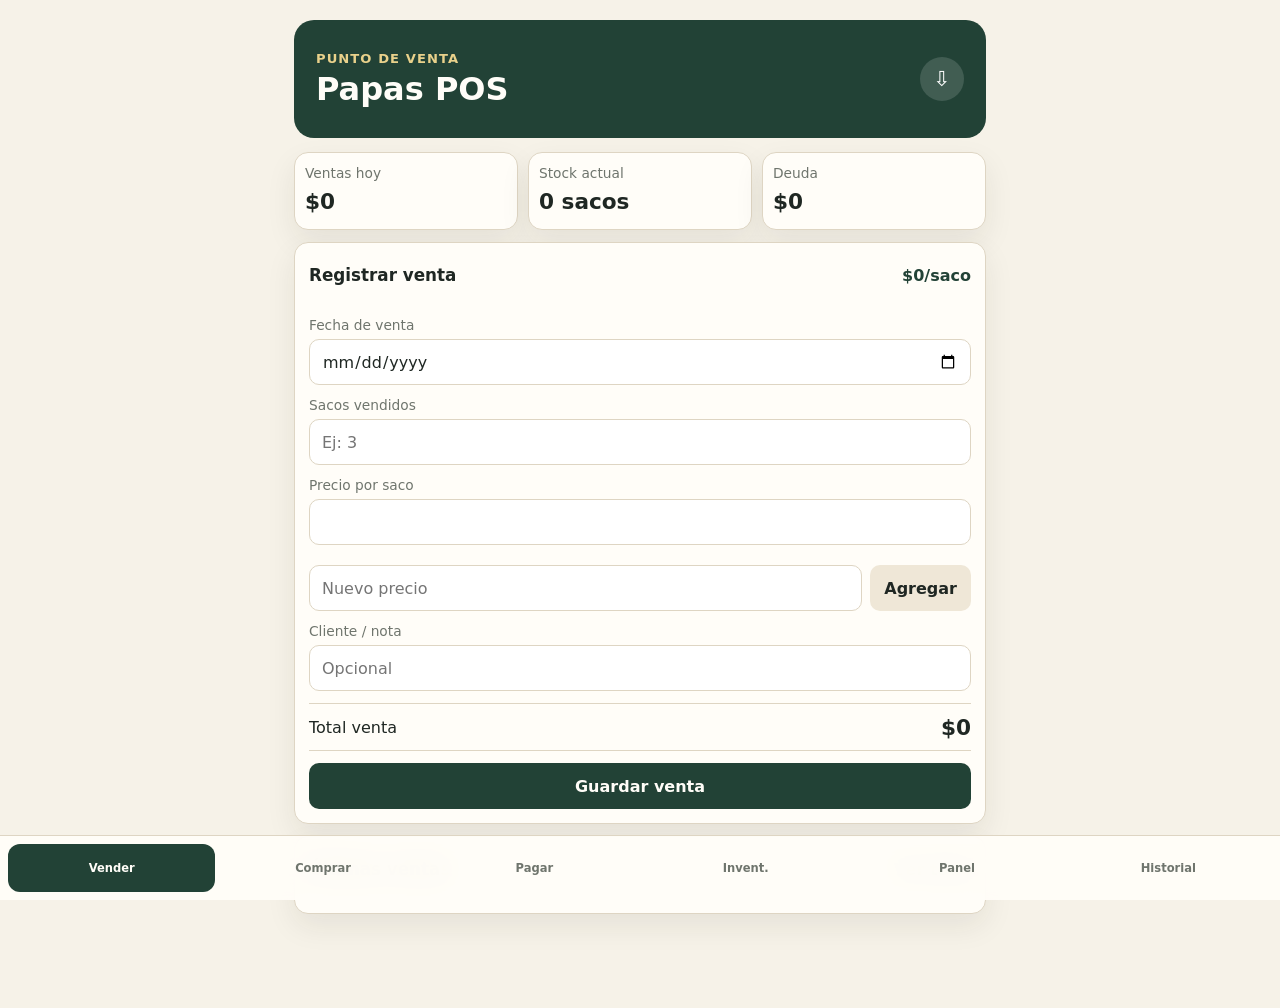
==== index.html @ 4d124241 "Add app HTML" ====
<!doctype html>
<html lang="es">
<head>
  <meta charset="utf-8">
  <meta name="viewport" content="width=device-width, initial-scale=1, viewport-fit=cover">
  <meta name="theme-color" content="#224236">
  <meta name="apple-mobile-web-app-capable" content="yes">
  <meta name="apple-mobile-web-app-status-bar-style" content="black-translucent">
  <meta name="apple-mobile-web-app-title" content="Papas POS">
  <title>Papas POS</title>
  <link rel="manifest" href="manifest.webmanifest">
  <link rel="stylesheet" href="styles.css">
</head>
<body>
  <main class="app">
    <header class="hero">
      <div>
        <p class="eyebrow">Punto de venta</p>
        <h1>Papas POS</h1>
      </div>
      <button class="icon-button" id="backupBtn" title="Respaldar datos">⇩</button>
    </header>

    <section class="summary-grid">
      <article>
        <span>Ventas hoy</span>
        <strong id="todayTotal">$0</strong>
      </article>
      <article>
        <span>Stock actual</span>
        <strong id="stockNow">0 sacos</strong>
      </article>
      <article>
        <span id="debtLabel">Deuda</span>
        <strong id="debtNow">$0</strong>
      </article>
    </section>

    <section class="view active" id="sellView">
      <form class="card form" id="saleForm">
        <div class="card-head">
          <h2>Registrar venta</h2>
          <span id="suggestedPriceLabel">$0/saco</span>
        </div>
        <label class="hidden-control">Variedad
          <select id="saleVariety"></select>
        </label>
        <label>Fecha de venta
          <input id="saleDate" type="date" required>
        </label>
        <label>Sacos vendidos
          <input id="saleKg" type="number" min="1" step="1" inputmode="numeric" placeholder="Ej: 3" required>
        </label>
        <label>Precio por saco
          <input id="salePrice" type="number" min="1" step="1" inputmode="numeric" required>
        </label>
        <div class="price-tools">
          <div class="price-buttons" id="priceButtons"></div>
          <div class="add-price-row">
            <input id="newPricePreset" type="number" min="1" step="1" inputmode="numeric" placeholder="Nuevo precio">
            <button class="secondary" type="button" id="addPricePresetBtn">Agregar</button>
          </div>
        </div>
        <label>Cliente / nota
          <input id="saleNote" placeholder="Opcional">
        </label>
        <div class="preview-row">
          <span>Total venta</span>
          <strong id="salePreview">$0</strong>
        </div>
        <button class="primary" type="submit">Guardar venta</button>
      </form>

      <section class="card">
        <div class="card-head">
          <h2>Últimas ventas</h2>
          <button class="text-button" data-tab-target="history">Ver todo</button>
        </div>
        <div class="list" id="recentSales"></div>
      </section>
    </section>

    <section class="view" id="buyView">
      <form class="card form" id="purchaseForm">
        <div class="card-head">
          <h2>Compra de papas</h2>
        </div>
        <label class="hidden-control">Variedad
          <select id="purchaseVariety"></select>
        </label>
        <label>Fecha de compra
          <input id="purchaseDate" type="date" required>
        </label>
        <label>Sacos comprados
          <input id="purchaseKg" type="number" min="1" step="1" inputmode="numeric" placeholder="Ej: 20" required>
        </label>
        <label>Costo por saco
          <input id="purchaseCost" type="number" min="1" step="1" inputmode="numeric" required>
        </label>
        <div class="price-tools">
          <div class="price-buttons" id="costButtons"></div>
          <div class="add-price-row">
            <input id="newCostPreset" type="number" min="1" step="1" inputmode="numeric" placeholder="Nuevo costo">
            <button class="secondary" type="button" id="addCostPresetBtn">Agregar</button>
          </div>
        </div>
        <label>Proveedor
          <select id="purchaseSupplier"></select>
        </label>
        <label>Abono inicial
          <input id="purchasePaid" type="number" min="0" step="1" inputmode="numeric" value="0">
        </label>
        <label>Nota
          <input id="purchaseNote" placeholder="Opcional">
        </label>
        <div class="preview-row">
          <span>Deuda nueva</span>
          <strong id="purchaseDebtPreview">$0</strong>
        </div>
        <button class="primary" type="submit">Guardar compra y sumar stock</button>
      </form>

      <section class="card">
        <div class="card-head">
          <h2>Compras pendientes</h2>
        </div>
        <div class="list" id="openPurchases"></div>
      </section>
    </section>

    <section class="view" id="payView">
      <form class="card form" id="paymentForm">
        <div class="card-head">
          <h2>Pago a proveedor</h2>
        </div>
        <label>Crear proveedor
          <div class="add-price-row">
            <input id="newSupplierName" placeholder="Nombre proveedor">
            <button class="secondary" type="button" id="addSupplierBtn">Agregar</button>
          </div>
        </label>
        <label>Compra pendiente
          <select id="paymentPurchase"></select>
        </label>
        <label>Fecha de pago
          <input id="paymentDate" type="date" required>
        </label>
        <label>Monto pagado
          <input id="paymentAmount" type="number" min="1" step="1" inputmode="numeric" required>
        </label>
        <label>Nota
          <input id="paymentNote" placeholder="Ej: transferencia">
        </label>
        <button class="primary" type="submit">Registrar pago</button>
      </form>

      <section class="card">
        <div class="card-head">
          <h2>Últimos pagos</h2>
        </div>
        <div class="list" id="recentPayments"></div>
      </section>
    </section>

    <section class="view" id="inventoryView">
      <form class="card form hidden-control" id="varietyForm">
        <div class="card-head">
          <h2>Nueva variedad</h2>
        </div>
        <label>Nombre de variedad
          <input id="varietyName" placeholder="Ej: Asterix, Desiree, Yagana" required>
        </label>
        <label>Precio sugerido por saco
          <input id="varietyPrice" type="number" min="1" step="1" inputmode="numeric" value="12000" required>
        </label>
        <button class="primary" type="submit">Guardar variedad</button>
      </form>

      <section class="card">
        <div class="card-head">
          <h2>Inventario</h2>
        </div>
        <div class="list" id="inventoryList"></div>
      </section>
    </section>

    <section class="view" id="dashboardView">
      <section class="card report-card">
        <h2>Resumen de ventas</h2>
        <div class="report-grid">
          <div><span>Día</span><strong id="dailySales">$0</strong></div>
          <div><span>Semana</span><strong id="weeklySales">$0</strong></div>
          <div><span>Mes</span><strong id="monthlySales">$0</strong></div>
          <div><span>Sacos vendidos mes</span><strong id="monthlyKg">0 sacos</strong></div>
          <div><span>Ticket promedio mes</span><strong id="monthlyAvgTicket">$0</strong></div>
          <div><span>Deuda total</span><strong id="dashboardDebt">$0</strong></div>
        </div>
      </section>

      <section class="card">
        <div class="card-head">
          <h2>Estado del negocio</h2>
        </div>
        <div class="status-list">
          <div><span>Stock valorizado al costo</span><strong id="stockValue">$0</strong></div>
          <div><span>Costo promedio</span><strong id="avgCost">$0/saco</strong></div>
          <div><span>Precio de venta sugerido</span><strong id="suggestedPrice">$0/saco</strong></div>
          <div><span>Ganancia estimada mes</span><strong id="monthlyProfit">$0</strong></div>
          <div><span>Margen estimado mes</span><strong id="monthlyMargin">0%</strong></div>
          <div><span>Ventas registradas mes</span><strong id="monthlyTicketCount">0</strong></div>
          <div><span>Saldo a favor proveedor</span><strong id="supplierCredit">$0</strong></div>
        </div>
      </section>

      <section class="card">
        <div class="card-head">
          <h2>Stock</h2>
        </div>
        <div class="list" id="dashboardInventory"></div>
      </section>
    </section>

    <section class="view" id="historyView">
      <section class="card">
        <div class="card-head">
          <h2>Registros</h2>
          <select id="historyFilter">
            <option value="sales">Ventas</option>
            <option value="purchases">Compras</option>
            <option value="payments">Pagos</option>
          </select>
        </div>
        <div class="list long-list" id="historyList"></div>
      </section>
      <section class="card backup-card">
        <h2>Respaldo</h2>
        <p>Exporta tus datos seguido. Si borras datos de Safari, podrías perder la base local del iPhone.</p>
        <button class="secondary" id="exportBtn">Exportar respaldo</button>
        <button class="secondary" id="showBackupBtn">Mostrar respaldo</button>
        <textarea id="backupText" class="backup-text" readonly placeholder="El respaldo aparecerá aquí."></textarea>
        <label class="file-button">Importar respaldo
          <input id="importFile" type="file" accept="application/json">
        </label>
        <button class="danger" id="resetBtn">Borrar todo</button>
      </section>

      <section class="card backup-card">
        <h2>Importar desde Excel</h2>
        <p>En Excel o Numbers guarda la planilla como CSV. La app acepta ventas, compras y pagos en el mismo archivo.</p>
        <label class="file-button">Importar CSV
          <input id="importCsvFile" type="file" accept=".csv,text/csv,text/plain">
        </label>
      </section>
    </section>
  </main>

  <nav class="tabbar" aria-label="Navegación">
    <button class="tab active" data-tab="sell">Vender</button>
    <button class="tab" data-tab="buy">Comprar</button>
    <button class="tab" data-tab="pay">Pagar</button>
    <button class="tab" data-tab="inventory">Invent.</button>
    <button class="tab" data-tab="dashboard">Panel</button>
    <button class="tab" data-tab="history">Historial</button>
  </nav>

  <dialog id="pinDialog" class="pin-dialog">
    <form method="dialog" class="card form" id="pinForm">
      <div class="card-head">
        <h2>Clave requerida</h2>
      </div>
      <label>Ingresa la clave
        <input id="pinInput" type="password" inputmode="numeric" autocomplete="off" placeholder="••••">
      </label>
      <div class="modal-actions">
        <button class="secondary" type="button" id="cancelPinBtn">Cancelar</button>
        <button class="danger" type="submit">Eliminar</button>
      </div>
    </form>
  </dialog>

  <div class="toast" id="toast"></div>
  <script src="excel-seed.js"></script>
  <script src="app.js"></script>
</body>
</html>
---- styles.css ----
:root {
  color-scheme: light;
  --bg: #f6f2e8;
  --ink: #1f2723;
  --muted: #6f756d;
  --line: #ded5c3;
  --card: #fffdf8;
  --brand: #224236;
  --brand-2: #d9a441;
  --danger: #b42318;
  --ok: #087443;
  --shadow: 0 12px 30px rgba(44, 35, 20, 0.08);
  font-family: ui-sans-serif, system-ui, -apple-system, BlinkMacSystemFont, "Segoe UI", sans-serif;
}

* { box-sizing: border-box; }

body {
  margin: 0;
  min-height: 100vh;
  background: var(--bg);
  color: var(--ink);
}

button, input, select {
  font: inherit;
}

button {
  border: 0;
  cursor: pointer;
}

.app {
  width: min(720px, 100%);
  margin: 0 auto;
  padding: max(18px, env(safe-area-inset-top)) 14px calc(94px + env(safe-area-inset-bottom));
}

.hero {
  min-height: 118px;
  display: flex;
  align-items: center;
  justify-content: space-between;
  gap: 14px;
  color: #fffdf8;
  background: var(--brand);
  border-radius: 0 0 20px 20px;
  margin: calc(-1 * max(18px, env(safe-area-inset-top))) -14px 14px;
  padding: calc(max(18px, env(safe-area-inset-top)) + 14px) 18px 18px;
}

.eyebrow {
  margin: 0 0 4px;
  color: #e9d18b;
  font-size: 0.82rem;
  text-transform: uppercase;
  font-weight: 800;
  letter-spacing: 0.08em;
}

h1, h2, p {
  margin: 0;
}

h1 {
  font-size: 2rem;
  letter-spacing: 0;
}

h2 {
  font-size: 1.05rem;
}

.icon-button {
  width: 44px;
  height: 44px;
  border-radius: 999px;
  background: rgba(255, 255, 255, 0.14);
  color: #fff;
  font-size: 1.3rem;
}

.summary-grid {
  display: grid;
  grid-template-columns: repeat(3, minmax(0, 1fr));
  gap: 10px;
  margin-bottom: 12px;
}

.summary-grid article,
.card {
  background: var(--card);
  border: 1px solid var(--line);
  box-shadow: var(--shadow);
  border-radius: 14px;
}

.summary-grid article {
  min-height: 78px;
  padding: 12px 10px;
  display: grid;
  gap: 7px;
}

.summary-grid span,
.status-list span,
.report-grid span,
label,
.item-meta {
  color: var(--muted);
  font-size: 0.86rem;
}

.summary-grid strong {
  font-size: clamp(1rem, 4vw, 1.35rem);
  line-height: 1.05;
}

.view {
  display: none;
}

.view.active {
  display: grid;
  gap: 12px;
}

.hidden-control {
  display: none !important;
}

.card {
  padding: 14px;
}

.card-head {
  min-height: 36px;
  display: flex;
  justify-content: space-between;
  align-items: center;
  gap: 10px;
  margin-bottom: 12px;
}

.card-head > span {
  color: var(--brand);
  font-weight: 800;
}

.form {
  display: grid;
  gap: 12px;
}

label {
  display: grid;
  gap: 6px;
}

input, select {
  width: 100%;
  min-height: 46px;
  border: 1px solid var(--line);
  border-radius: 10px;
  background: #fff;
  color: var(--ink);
  padding: 0 12px;
  font-size: 1rem;
}

.preview-row,
.status-list > div,
.report-grid > div,
.list-item {
  display: flex;
  align-items: center;
  justify-content: space-between;
  gap: 12px;
}

.preview-row {
  min-height: 48px;
  border-top: 1px solid var(--line);
  border-bottom: 1px solid var(--line);
}

.price-tools {
  display: grid;
  gap: 8px;
}

.price-buttons {
  display: flex;
  flex-wrap: wrap;
  gap: 8px;
}

.price-chip {
  min-height: 38px;
  border-radius: 999px;
  background: #efe7d7;
  color: var(--ink);
  padding: 0 12px;
  font-weight: 800;
}

.price-chip.active {
  background: var(--brand);
  color: #fffdf8;
}

.add-price-row {
  display: grid;
  grid-template-columns: 1fr auto;
  gap: 8px;
}

.preview-row strong {
  font-size: 1.35rem;
}

.primary,
.secondary,
.danger,
.file-button,
.text-button {
  min-height: 46px;
  border-radius: 10px;
  display: inline-flex;
  align-items: center;
  justify-content: center;
  padding: 0 14px;
  font-weight: 800;
}

.primary {
  background: var(--brand);
  color: #fffdf8;
}

.secondary,
.file-button {
  background: #efe7d7;
  color: var(--ink);
}

.danger {
  background: #fee4e2;
  color: var(--danger);
}

.text-button {
  min-height: 34px;
  padding: 0;
  background: transparent;
  color: var(--brand);
}

.list {
  display: grid;
  gap: 8px;
}

.long-list {
  max-height: 55vh;
  overflow: auto;
}

.list-item {
  min-height: 58px;
  padding: 10px 0;
  border-top: 1px solid var(--line);
}

.list-item:first-child {
  border-top: 0;
}

.item-main {
  display: grid;
  gap: 2px;
}

.item-main strong {
  font-size: 0.98rem;
}

.amount {
  text-align: right;
  font-weight: 900;
}

.history-actions {
  display: grid;
  justify-items: end;
  gap: 6px;
}

.delete-mini {
  min-height: 30px;
  border-radius: 8px;
  background: #fee4e2;
  color: var(--danger);
  padding: 0 9px;
  font-size: 0.78rem;
  font-weight: 800;
}

.pin-dialog {
  width: min(360px, calc(100vw - 28px));
  border: 0;
  padding: 0;
  border-radius: 14px;
  background: transparent;
}

.pin-dialog::backdrop {
  background: rgba(31, 39, 35, 0.45);
}

.modal-actions {
  display: grid;
  grid-template-columns: 1fr 1fr;
  gap: 8px;
}

.positive {
  color: var(--ok);
}

.debt {
  color: var(--danger);
}

.report-card {
  background: #fff8e7;
}

.report-grid {
  display: grid;
  grid-template-columns: 1fr 1fr;
  gap: 10px;
  margin-top: 12px;
}

.report-grid > div,
.status-list > div {
  min-height: 58px;
  border: 1px solid var(--line);
  border-radius: 10px;
  padding: 10px;
  background: #fffdf8;
}

.report-grid > div,
.status-list > div {
  align-items: flex-start;
  flex-direction: column;
}

.report-grid strong,
.status-list strong {
  font-size: 1.12rem;
}

.status-list {
  display: grid;
  gap: 8px;
}

.backup-card {
  display: grid;
  gap: 10px;
}

.backup-card p {
  color: var(--muted);
  line-height: 1.45;
}

.backup-text {
  min-height: 180px;
  font-family: ui-monospace, SFMono-Regular, Menlo, Monaco, Consolas, monospace;
  font-size: 0.78rem;
  line-height: 1.35;
}

.file-button input {
  display: none;
}

.tabbar {
  position: fixed;
  left: 0;
  right: 0;
  bottom: 0;
  z-index: 10;
  display: grid;
  grid-template-columns: repeat(6, 1fr);
  gap: 4px;
  padding: 8px 8px calc(8px + env(safe-area-inset-bottom));
  background: rgba(255, 253, 248, 0.94);
  border-top: 1px solid var(--line);
  backdrop-filter: blur(16px);
}

.tab {
  min-height: 48px;
  border-radius: 12px;
  background: transparent;
  color: var(--muted);
  font-size: 0.72rem;
  font-weight: 800;
}

.tab.active {
  background: var(--brand);
  color: #fffdf8;
}

.toast {
  position: fixed;
  left: 14px;
  right: 14px;
  bottom: calc(78px + env(safe-area-inset-bottom));
  z-index: 20;
  min-height: 46px;
  border-radius: 12px;
  background: #1f2723;
  color: #fff;
  display: grid;
  place-items: center;
  padding: 10px 14px;
  opacity: 0;
  transform: translateY(10px);
  pointer-events: none;
  transition: 0.2s ease;
}

.toast.show {
  opacity: 1;
  transform: translateY(0);
}

.empty {
  color: var(--muted);
  min-height: 58px;
  display: grid;
  place-items: center;
  border-top: 1px solid var(--line);
}

@media (min-width: 760px) {
  .app {
    padding-top: 20px;
  }

  .hero {
    border-radius: 20px;
    margin: 0 0 14px;
    padding: 22px;
  }
}
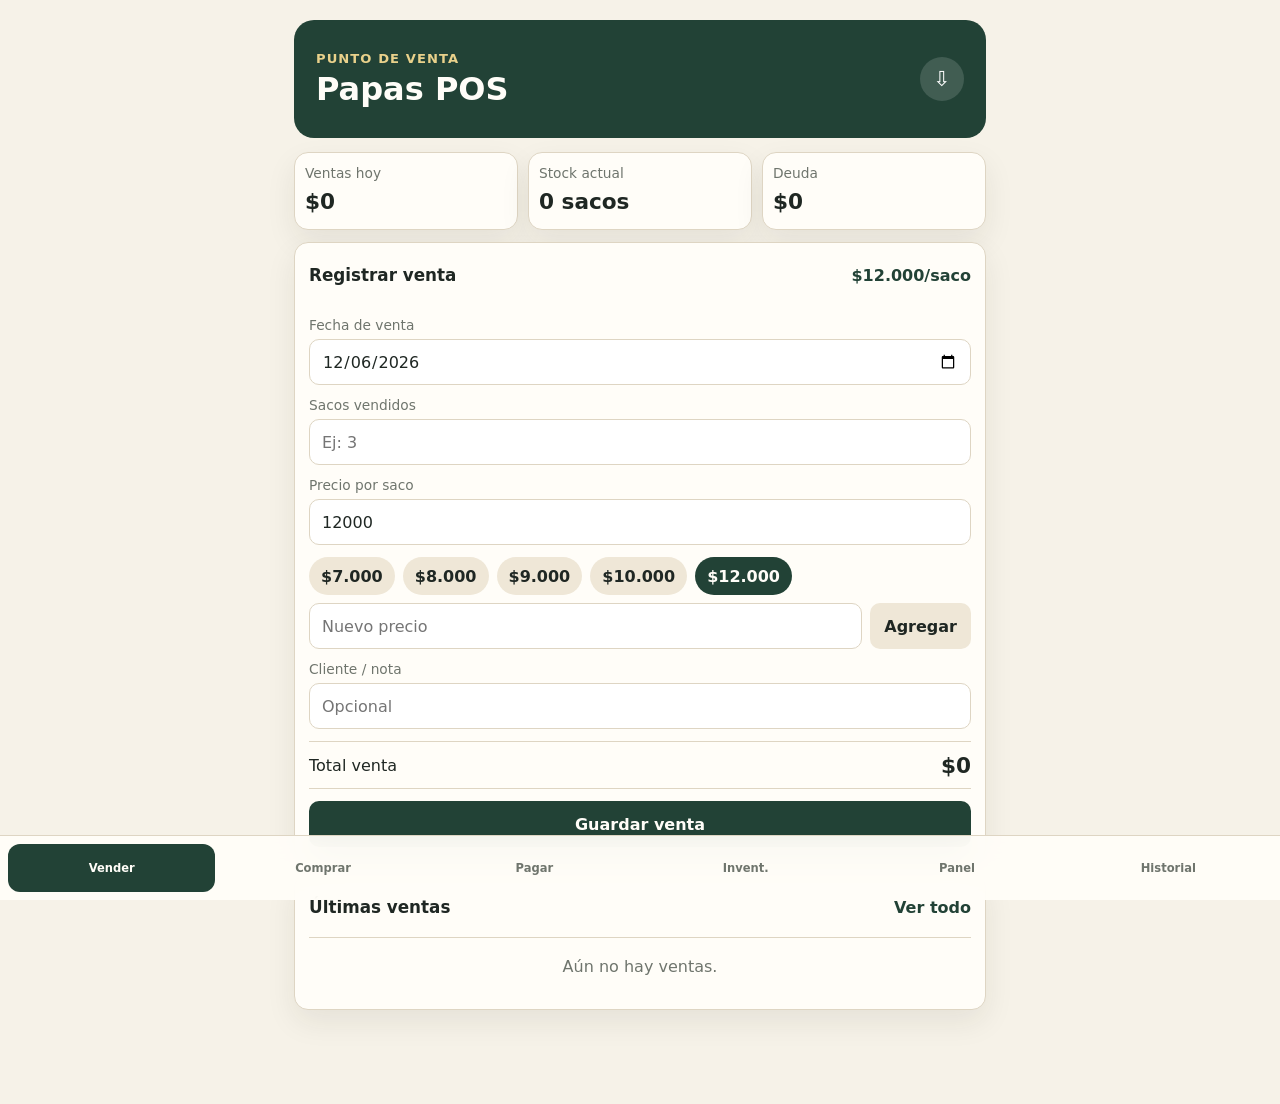
==== commit 679ae39a: "Add payment deletion and monthly dashboard" ====
--- a/index.html
+++ b/index.html
@@ -139,7 +139,7 @@
             <button class="secondary" type="button" id="addSupplierBtn">Agregar</button>
           </div>
         </label>
-        <label>Compra pendiente
+        <label>Proveedor / deuda pendiente
           <select id="paymentPurchase"></select>
         </label>
         <label>Fecha de pago
@@ -205,10 +205,27 @@
           <div><span>Stock valorizado al costo</span><strong id="stockValue">$0</strong></div>
           <div><span>Costo promedio</span><strong id="avgCost">$0/saco</strong></div>
           <div><span>Precio de venta sugerido</span><strong id="suggestedPrice">$0/saco</strong></div>
-          <div><span>Ganancia estimada mes</span><strong id="monthlyProfit">$0</strong></div>
-          <div><span>Margen estimado mes</span><strong id="monthlyMargin">0%</strong></div>
+          <div><span>Ganancia real mes</span><strong id="monthlyProfit">$0</strong></div>
+          <div><span>Margen real mes</span><strong id="monthlyMargin">0%</strong></div>
           <div><span>Ventas registradas mes</span><strong id="monthlyTicketCount">0</strong></div>
           <div><span>Saldo a favor proveedor</span><strong id="supplierCredit">$0</strong></div>
+        </div>
+      </section>
+
+      <section class="card">
+        <div class="card-head">
+          <h2>Rendimiento mensual</h2>
+        </div>
+        <label>Mes
+          <select id="dashboardMonthSelect"></select>
+        </label>
+        <div class="report-grid month-report">
+          <div><span>Ventas del mes</span><strong id="selectedMonthSales">$0</strong></div>
+          <div><span>Ganancia real</span><strong id="selectedMonthProfit">$0</strong></div>
+          <div><span>Compras del mes</span><strong id="selectedMonthPurchases">$0</strong></div>
+          <div><span>Sacos comprados</span><strong id="selectedMonthBoughtSacks">0 sacos</strong></div>
+          <div><span>Sacos vendidos</span><strong id="selectedMonthSoldSacks">0 sacos</strong></div>
+          <div><span>Pagos a proveedor</span><strong id="selectedMonthPayments">$0</strong></div>
         </div>
       </section>
 
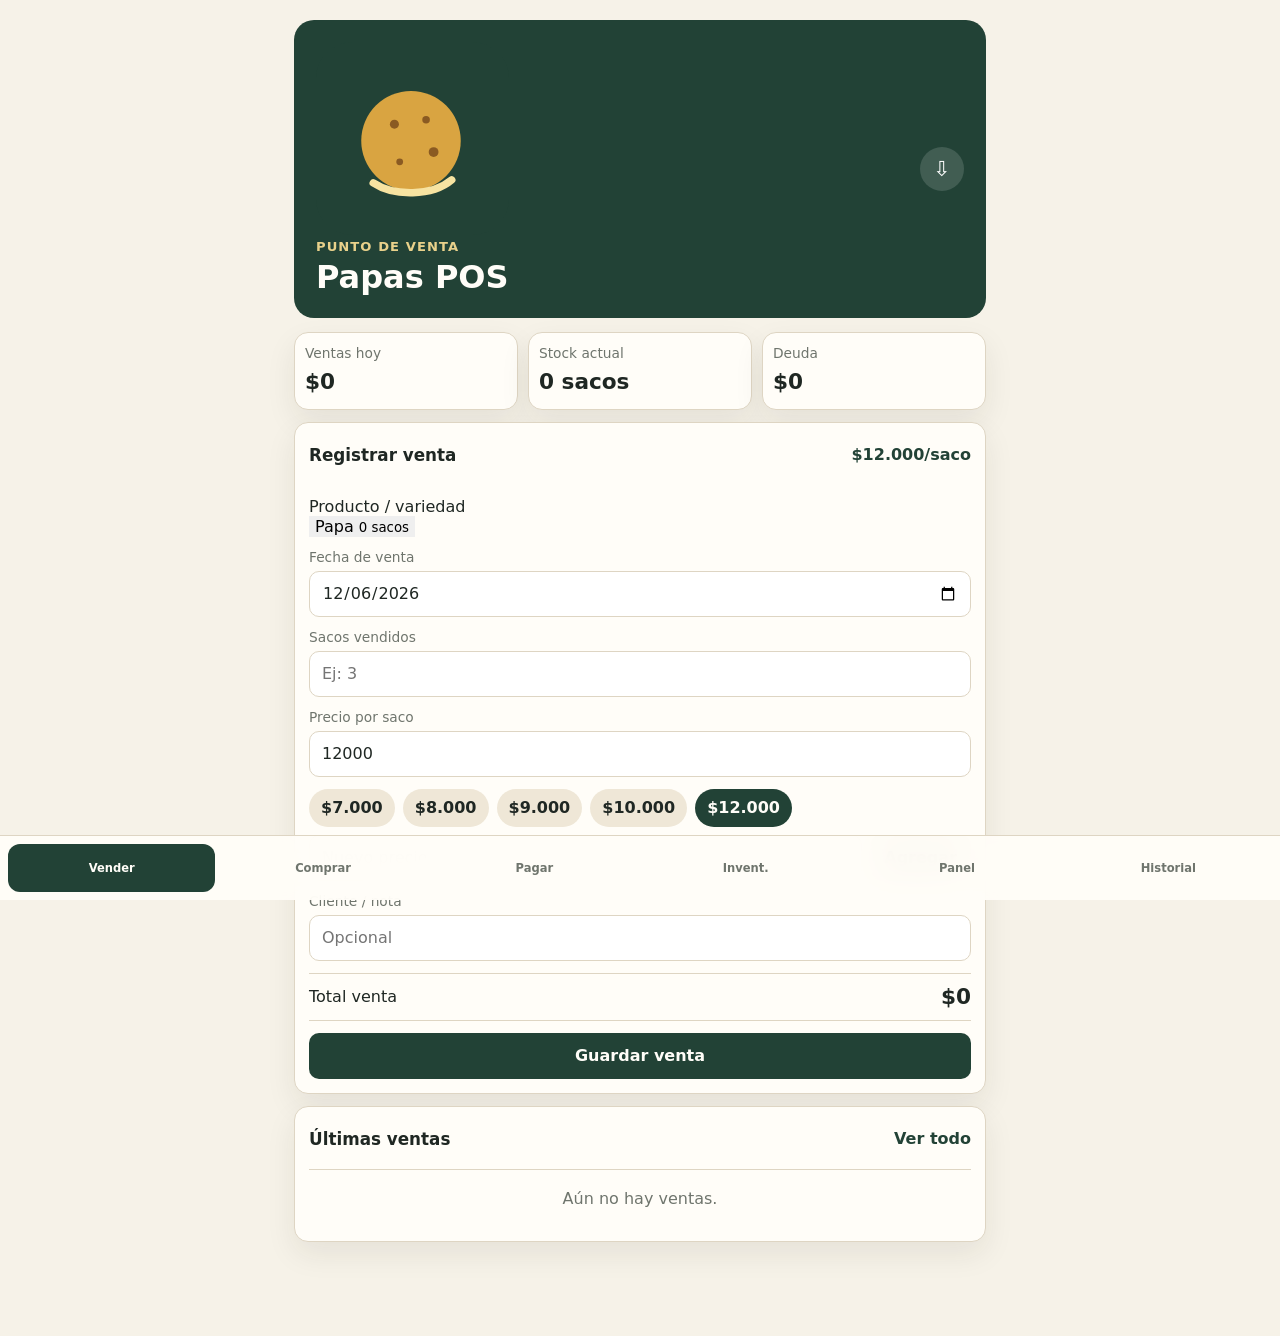
==== commit 02d881c9: "Update Papas POS interface and controls" ====
--- a/index.html
+++ b/index.html
@@ -3,7 +3,7 @@
 <head>
   <meta charset="utf-8">
   <meta name="viewport" content="width=device-width, initial-scale=1, viewport-fit=cover">
-  <meta name="theme-color" content="#224236">
+  <meta name="theme-color" content="#367c2b">
   <meta name="apple-mobile-web-app-capable" content="yes">
   <meta name="apple-mobile-web-app-status-bar-style" content="black-translucent">
   <meta name="apple-mobile-web-app-title" content="Papas POS">
@@ -14,289 +14,124 @@
 <body>
   <main class="app">
     <header class="hero">
-      <div>
-        <p class="eyebrow">Punto de venta</p>
-        <h1>Papas POS</h1>
+      <div class="hero-brand">
+        <img class="hero-icon" src="icon.svg" alt="" aria-hidden="true">
+        <div>
+          <p class="eyebrow">Punto de venta</p>
+          <h1>Papas POS</h1>
+        </div>
       </div>
       <button class="icon-button" id="backupBtn" title="Respaldar datos">⇩</button>
     </header>
 
     <section class="summary-grid">
-      <article>
-        <span>Ventas hoy</span>
-        <strong id="todayTotal">$0</strong>
-      </article>
-      <article>
-        <span>Stock actual</span>
-        <strong id="stockNow">0 sacos</strong>
-      </article>
-      <article>
-        <span id="debtLabel">Deuda</span>
-        <strong id="debtNow">$0</strong>
-      </article>
+      <article><span>Ventas hoy</span><strong id="todayTotal">$0</strong></article>
+      <article><span>Stock actual</span><strong id="stockNow">0 sacos</strong></article>
+      <article><span id="debtLabel">Deuda</span><strong id="debtNow">$0</strong></article>
     </section>
 
     <section class="view active" id="sellView">
       <form class="card form" id="saleForm">
-        <div class="card-head">
-          <h2>Registrar venta</h2>
-          <span id="suggestedPriceLabel">$0/saco</span>
-        </div>
-        <label class="hidden-control">Variedad
-          <select id="saleVariety"></select>
-        </label>
-        <label>Fecha de venta
-          <input id="saleDate" type="date" required>
-        </label>
-        <label>Sacos vendidos
-          <input id="saleKg" type="number" min="1" step="1" inputmode="numeric" placeholder="Ej: 3" required>
-        </label>
-        <label>Precio por saco
-          <input id="salePrice" type="number" min="1" step="1" inputmode="numeric" required>
-        </label>
+        <div class="card-head"><h2>Registrar venta</h2><span id="suggestedPriceLabel">$0/saco</span></div>
+        <label class="hidden-control">Variedad<select id="saleVariety"></select></label>
+        <div class="product-select"><span>Producto / variedad</span><div class="variety-buttons" id="saleVarietyButtons"></div></div>
+        <label>Fecha de venta<input id="saleDate" type="date" required></label>
+        <label>Sacos vendidos<input id="saleKg" type="number" min="1" step="1" inputmode="numeric" placeholder="Ej: 3" required></label>
+        <label>Precio por saco<input id="salePrice" type="number" min="1" step="1" inputmode="numeric" required></label>
         <div class="price-tools">
           <div class="price-buttons" id="priceButtons"></div>
-          <div class="add-price-row">
-            <input id="newPricePreset" type="number" min="1" step="1" inputmode="numeric" placeholder="Nuevo precio">
-            <button class="secondary" type="button" id="addPricePresetBtn">Agregar</button>
-          </div>
+          <div class="add-price-row"><input id="newPricePreset" type="number" min="1" step="1" inputmode="numeric" placeholder="Nuevo precio"><button class="secondary" type="button" id="addPricePresetBtn">Agregar</button></div>
         </div>
-        <label>Cliente / nota
-          <input id="saleNote" placeholder="Opcional">
-        </label>
-        <div class="preview-row">
-          <span>Total venta</span>
-          <strong id="salePreview">$0</strong>
-        </div>
+        <label>Cliente / nota<input id="saleNote" placeholder="Opcional"></label>
+        <div class="preview-row"><span>Total venta</span><strong id="salePreview">$0</strong></div>
         <button class="primary" type="submit">Guardar venta</button>
       </form>
 
       <section class="card">
-        <div class="card-head">
-          <h2>Últimas ventas</h2>
-          <button class="text-button" data-tab-target="history">Ver todo</button>
-        </div>
+        <div class="card-head"><h2>Últimas ventas</h2><button class="text-button" data-tab-target="history">Ver todo</button></div>
         <div class="list" id="recentSales"></div>
       </section>
     </section>
 
     <section class="view" id="buyView">
+      <form class="card form" id="buyVarietyForm">
+        <div class="card-head"><h2>Agregar variedad</h2></div>
+        <label>Nombre de variedad<input id="buyVarietyName" placeholder="Ej: Asterix, Desiree, Yagana" required></label>
+        <label>Precio sugerido por saco<input id="buyVarietyPrice" type="number" min="1" step="1" inputmode="numeric" value="12000" required></label>
+        <button class="secondary" type="submit">Guardar variedad</button>
+      </form>
+
       <form class="card form" id="purchaseForm">
-        <div class="card-head">
-          <h2>Compra de papas</h2>
-        </div>
-        <label class="hidden-control">Variedad
-          <select id="purchaseVariety"></select>
-        </label>
-        <label>Fecha de compra
-          <input id="purchaseDate" type="date" required>
-        </label>
-        <label>Sacos comprados
-          <input id="purchaseKg" type="number" min="1" step="1" inputmode="numeric" placeholder="Ej: 20" required>
-        </label>
-        <label>Costo por saco
-          <input id="purchaseCost" type="number" min="1" step="1" inputmode="numeric" required>
-        </label>
+        <div class="card-head"><h2>Compra de papas</h2></div>
+        <label>Variedad<select id="purchaseVariety"></select></label>
+        <label>Fecha de compra<input id="purchaseDate" type="date" required></label>
+        <label>Sacos comprados<input id="purchaseKg" type="number" min="1" step="1" inputmode="numeric" placeholder="Ej: 20" required></label>
+        <label>Costo por saco<input id="purchaseCost" type="number" min="1" step="1" inputmode="numeric" required></label>
         <div class="price-tools">
           <div class="price-buttons" id="costButtons"></div>
-          <div class="add-price-row">
-            <input id="newCostPreset" type="number" min="1" step="1" inputmode="numeric" placeholder="Nuevo costo">
-            <button class="secondary" type="button" id="addCostPresetBtn">Agregar</button>
-          </div>
+          <div class="add-price-row"><input id="newCostPreset" type="number" min="1" step="1" inputmode="numeric" placeholder="Nuevo costo"><button class="secondary" type="button" id="addCostPresetBtn">Agregar</button></div>
         </div>
-        <label>Proveedor
-          <select id="purchaseSupplier"></select>
-        </label>
-        <label>Abono inicial
-          <input id="purchasePaid" type="number" min="0" step="1" inputmode="numeric" value="0">
-        </label>
-        <label>Nota
-          <input id="purchaseNote" placeholder="Opcional">
-        </label>
-        <div class="preview-row">
-          <span>Deuda nueva</span>
-          <strong id="purchaseDebtPreview">$0</strong>
-        </div>
+        <label>Proveedor<select id="purchaseSupplier"></select></label>
+        <label>Abono inicial<input id="purchasePaid" type="number" min="0" step="1" inputmode="numeric" value="0"></label>
+        <label>Nota<input id="purchaseNote" placeholder="Opcional"></label>
+        <div class="preview-row"><span>Deuda nueva</span><strong id="purchaseDebtPreview">$0</strong></div>
         <button class="primary" type="submit">Guardar compra y sumar stock</button>
       </form>
 
-      <section class="card">
-        <div class="card-head">
-          <h2>Compras pendientes</h2>
-        </div>
-        <div class="list" id="openPurchases"></div>
-      </section>
+      <section class="card"><div class="card-head"><h2>Compras pendientes</h2></div><div class="list" id="openPurchases"></div></section>
     </section>
 
     <section class="view" id="payView">
       <form class="card form" id="paymentForm">
-        <div class="card-head">
-          <h2>Pago a proveedor</h2>
-        </div>
-        <label>Crear proveedor
-          <div class="add-price-row">
-            <input id="newSupplierName" placeholder="Nombre proveedor">
-            <button class="secondary" type="button" id="addSupplierBtn">Agregar</button>
-          </div>
-        </label>
-        <label>Proveedor / deuda pendiente
-          <select id="paymentPurchase"></select>
-        </label>
-        <label>Fecha de pago
-          <input id="paymentDate" type="date" required>
-        </label>
-        <label>Monto pagado
-          <input id="paymentAmount" type="number" min="1" step="1" inputmode="numeric" required>
-        </label>
-        <label>Nota
-          <input id="paymentNote" placeholder="Ej: transferencia">
-        </label>
+        <div class="card-head"><h2>Pago a proveedor</h2></div>
+        <label>Crear proveedor<div class="add-price-row"><input id="newSupplierName" placeholder="Nombre proveedor"><button class="secondary" type="button" id="addSupplierBtn">Agregar</button></div></label>
+        <label>Proveedor / deuda pendiente<select id="paymentPurchase"></select></label>
+        <label>Fecha de pago<input id="paymentDate" type="date" required></label>
+        <label>Monto pagado<input id="paymentAmount" type="number" min="1" step="1" inputmode="numeric" required></label>
+        <label>Nota<input id="paymentNote" placeholder="Ej: transferencia"></label>
         <button class="primary" type="submit">Registrar pago</button>
       </form>
-
-      <section class="card">
-        <div class="card-head">
-          <h2>Últimos pagos</h2>
-        </div>
-        <div class="list" id="recentPayments"></div>
-      </section>
+      <section class="card"><div class="card-head"><h2>Últimos pagos</h2></div><div class="list" id="recentPayments"></div></section>
     </section>
 
     <section class="view" id="inventoryView">
       <form class="card form hidden-control" id="varietyForm">
-        <div class="card-head">
-          <h2>Nueva variedad</h2>
-        </div>
-        <label>Nombre de variedad
-          <input id="varietyName" placeholder="Ej: Asterix, Desiree, Yagana" required>
-        </label>
-        <label>Precio sugerido por saco
-          <input id="varietyPrice" type="number" min="1" step="1" inputmode="numeric" value="12000" required>
-        </label>
+        <div class="card-head"><h2>Nueva variedad</h2></div>
+        <label>Nombre de variedad<input id="varietyName" placeholder="Ej: Asterix, Desiree, Yagana" required></label>
+        <label>Precio sugerido por saco<input id="varietyPrice" type="number" min="1" step="1" inputmode="numeric" value="12000" required></label>
         <button class="primary" type="submit">Guardar variedad</button>
       </form>
-
-      <section class="card">
-        <div class="card-head">
-          <h2>Inventario</h2>
-        </div>
-        <div class="list" id="inventoryList"></div>
-      </section>
+      <section class="card"><div class="card-head"><h2>Inventario</h2></div><div class="list" id="inventoryList"></div></section>
     </section>
 
     <section class="view" id="dashboardView">
       <section class="card report-card">
         <h2>Resumen de ventas</h2>
         <div class="report-grid">
-          <div><span>Día</span><strong id="dailySales">$0</strong></div>
-          <div><span>Semana</span><strong id="weeklySales">$0</strong></div>
-          <div><span>Mes</span><strong id="monthlySales">$0</strong></div>
-          <div><span>Sacos vendidos mes</span><strong id="monthlyKg">0 sacos</strong></div>
-          <div><span>Ticket promedio mes</span><strong id="monthlyAvgTicket">$0</strong></div>
-          <div><span>Deuda total</span><strong id="dashboardDebt">$0</strong></div>
+          <div><span>Día</span><strong id="dailySales">$0</strong></div><div><span>Semana</span><strong id="weeklySales">$0</strong></div><div><span>Mes</span><strong id="monthlySales">$0</strong></div><div><span>Sacos vendidos mes</span><strong id="monthlyKg">0 sacos</strong></div><div><span>Ticket promedio mes</span><strong id="monthlyAvgTicket">$0</strong></div><div><span>Deuda total</span><strong id="dashboardDebt">$0</strong></div>
         </div>
       </section>
-
-      <section class="card">
-        <div class="card-head">
-          <h2>Estado del negocio</h2>
-        </div>
-        <div class="status-list">
-          <div><span>Stock valorizado al costo</span><strong id="stockValue">$0</strong></div>
-          <div><span>Costo promedio</span><strong id="avgCost">$0/saco</strong></div>
-          <div><span>Precio de venta sugerido</span><strong id="suggestedPrice">$0/saco</strong></div>
-          <div><span>Ganancia real mes</span><strong id="monthlyProfit">$0</strong></div>
-          <div><span>Margen real mes</span><strong id="monthlyMargin">0%</strong></div>
-          <div><span>Ventas registradas mes</span><strong id="monthlyTicketCount">0</strong></div>
-          <div><span>Saldo a favor proveedor</span><strong id="supplierCredit">$0</strong></div>
-        </div>
-      </section>
-
-      <section class="card">
-        <div class="card-head">
-          <h2>Rendimiento mensual</h2>
-        </div>
-        <label>Mes
-          <select id="dashboardMonthSelect"></select>
-        </label>
-        <div class="report-grid month-report">
-          <div><span>Ventas del mes</span><strong id="selectedMonthSales">$0</strong></div>
-          <div><span>Ganancia real</span><strong id="selectedMonthProfit">$0</strong></div>
-          <div><span>Compras del mes</span><strong id="selectedMonthPurchases">$0</strong></div>
-          <div><span>Sacos comprados</span><strong id="selectedMonthBoughtSacks">0 sacos</strong></div>
-          <div><span>Sacos vendidos</span><strong id="selectedMonthSoldSacks">0 sacos</strong></div>
-          <div><span>Pagos a proveedor</span><strong id="selectedMonthPayments">$0</strong></div>
-        </div>
-      </section>
-
-      <section class="card">
-        <div class="card-head">
-          <h2>Stock</h2>
-        </div>
-        <div class="list" id="dashboardInventory"></div>
-      </section>
+      <section class="card"><div class="card-head"><h2>Estado del negocio</h2></div><div class="status-list"><div><span>Stock valorizado al costo</span><strong id="stockValue">$0</strong></div><div><span>Costo promedio</span><strong id="avgCost">$0/saco</strong></div><div><span>Precio de venta sugerido</span><strong id="suggestedPrice">$0/saco</strong></div><div><span>Ganancia real mes</span><strong id="monthlyProfit">$0</strong></div><div><span>Margen real mes</span><strong id="monthlyMargin">0%</strong></div><div><span>Ventas registradas mes</span><strong id="monthlyTicketCount">0</strong></div><div><span>Saldo a favor proveedor</span><strong id="supplierCredit">$0</strong></div></div></section>
+      <section class="card"><div class="card-head"><h2>Rendimiento mensual</h2></div><label>Mes<select id="dashboardMonthSelect"></select></label><div class="report-grid month-report"><div><span>Ventas del mes</span><strong id="selectedMonthSales">$0</strong></div><div><span>Ganancia real</span><strong id="selectedMonthProfit">$0</strong></div><div><span>Compras del mes</span><strong id="selectedMonthPurchases">$0</strong></div><div><span>Sacos comprados</span><strong id="selectedMonthBoughtSacks">0 sacos</strong></div><div><span>Sacos vendidos</span><strong id="selectedMonthSoldSacks">0 sacos</strong></div><div><span>Pagos a proveedor</span><strong id="selectedMonthPayments">$0</strong></div></div></section>
+      <section class="card"><div class="card-head"><h2>Stock</h2></div><div class="list" id="dashboardInventory"></div></section>
     </section>
 
     <section class="view" id="historyView">
-      <section class="card">
-        <div class="card-head">
-          <h2>Registros</h2>
-          <select id="historyFilter">
-            <option value="sales">Ventas</option>
-            <option value="purchases">Compras</option>
-            <option value="payments">Pagos</option>
-          </select>
-        </div>
-        <div class="list long-list" id="historyList"></div>
-      </section>
-      <section class="card backup-card">
-        <h2>Respaldo</h2>
-        <p>Exporta tus datos seguido. Si borras datos de Safari, podrías perder la base local del iPhone.</p>
-        <button class="secondary" id="exportBtn">Exportar respaldo</button>
-        <button class="secondary" id="showBackupBtn">Mostrar respaldo</button>
-        <textarea id="backupText" class="backup-text" readonly placeholder="El respaldo aparecerá aquí."></textarea>
-        <label class="file-button">Importar respaldo
-          <input id="importFile" type="file" accept="application/json">
-        </label>
-        <button class="danger" id="resetBtn">Borrar todo</button>
-      </section>
-
-      <section class="card backup-card">
-        <h2>Importar desde Excel</h2>
-        <p>En Excel o Numbers guarda la planilla como CSV. La app acepta ventas, compras y pagos en el mismo archivo.</p>
-        <label class="file-button">Importar CSV
-          <input id="importCsvFile" type="file" accept=".csv,text/csv,text/plain">
-        </label>
-      </section>
+      <section class="card"><div class="card-head"><h2>Registros</h2><select id="historyFilter"><option value="sales">Ventas</option><option value="purchases">Compras</option><option value="payments">Pagos</option></select></div><div class="list long-list" id="historyList"></div></section>
+      <section class="card backup-card"><h2>Respaldo</h2><p>Exporta tus datos seguido. Si borras datos de Safari, podrías perder la base local del iPhone.</p><button class="secondary" id="exportBtn">Exportar respaldo</button><button class="secondary" id="showBackupBtn">Mostrar respaldo</button><textarea id="backupText" class="backup-text" readonly placeholder="El respaldo aparecerá aquí."></textarea><label class="file-button">Importar respaldo<input id="importFile" type="file" accept="application/json"></label><button class="danger" id="resetBtn">Borrar todo</button></section>
+      <section class="card backup-card"><h2>Importar desde Excel</h2><p>En Excel o Numbers guarda la planilla como CSV. La app acepta ventas, compras y pagos en el mismo archivo.</p><label class="file-button">Importar CSV<input id="importCsvFile" type="file" accept=".csv,text/csv,text/plain"></label></section>
     </section>
   </main>
 
-  <nav class="tabbar" aria-label="Navegación">
-    <button class="tab active" data-tab="sell">Vender</button>
-    <button class="tab" data-tab="buy">Comprar</button>
-    <button class="tab" data-tab="pay">Pagar</button>
-    <button class="tab" data-tab="inventory">Invent.</button>
-    <button class="tab" data-tab="dashboard">Panel</button>
-    <button class="tab" data-tab="history">Historial</button>
-  </nav>
+  <nav class="tabbar" aria-label="Navegación"><button class="tab active" data-tab="sell">Vender</button><button class="tab" data-tab="buy">Comprar</button><button class="tab" data-tab="pay">Pagar</button><button class="tab" data-tab="inventory">Invent.</button><button class="tab" data-tab="dashboard">Panel</button><button class="tab" data-tab="history">Historial</button></nav>
 
-  <dialog id="pinDialog" class="pin-dialog">
-    <form method="dialog" class="card form" id="pinForm">
-      <div class="card-head">
-        <h2>Clave requerida</h2>
-      </div>
-      <label>Ingresa la clave
-        <input id="pinInput" type="password" inputmode="numeric" autocomplete="off" placeholder="••••">
-      </label>
-      <div class="modal-actions">
-        <button class="secondary" type="button" id="cancelPinBtn">Cancelar</button>
-        <button class="danger" type="submit">Eliminar</button>
-      </div>
-    </form>
-  </dialog>
+  <dialog id="pinDialog" class="pin-dialog"><form method="dialog" class="card form" id="pinForm"><div class="card-head"><h2>Clave requerida</h2></div><label>Ingresa la clave<input id="pinInput" type="password" inputmode="numeric" autocomplete="off" placeholder="••••"></label><div class="modal-actions"><button class="secondary" type="button" id="cancelPinBtn">Cancelar</button><button class="danger" type="submit" id="confirmPinBtn">Continuar</button></div></form></dialog>
+  <dialog id="saleEditDialog" class="pin-dialog"><form method="dialog" class="card form" id="saleEditForm"><div class="card-head"><h2>Modificar venta</h2></div><label>Variedad<select id="editSaleVariety"></select></label><label>Fecha de venta<input id="editSaleDate" type="date" required></label><label>Sacos vendidos<input id="editSaleKg" type="number" min="1" step="1" inputmode="numeric" required></label><label>Precio por saco<input id="editSalePrice" type="number" min="1" step="1" inputmode="numeric" required></label><label>Cliente / nota<input id="editSaleNote" placeholder="Opcional"></label><div class="preview-row"><span>Total venta</span><strong id="editSalePreview">$0</strong></div><div class="modal-actions"><button class="secondary" type="button" id="cancelSaleEditBtn">Cancelar</button><button class="primary" type="submit">Guardar cambios</button></div></form></dialog>
+  <dialog id="purchaseEditDialog" class="pin-dialog"><form method="dialog" class="card form" id="purchaseEditForm"><div class="card-head"><h2>Modificar compra</h2></div><label>Variedad<select id="editPurchaseVariety"></select></label><label>Fecha de compra<input id="editPurchaseDate" type="date" required></label><label>Sacos comprados<input id="editPurchaseKg" type="number" min="1" step="1" inputmode="numeric" required></label><label>Costo por saco<input id="editPurchaseCost" type="number" min="1" step="1" inputmode="numeric" required></label><label>Proveedor<select id="editPurchaseSupplier"></select></label><label>Nota<input id="editPurchaseNote" placeholder="Opcional"></label><div class="preview-row"><span>Total compra</span><strong id="editPurchasePreview">$0</strong></div><div class="modal-actions"><button class="secondary" type="button" id="cancelPurchaseEditBtn">Cancelar</button><button class="primary" type="submit">Guardar cambios</button></div></form></dialog>
 
   <div class="toast" id="toast"></div>
   <script src="excel-seed.js"></script>
   <script src="app.js"></script>
+  <script src="app-update.js"></script>
 </body>
 </html>
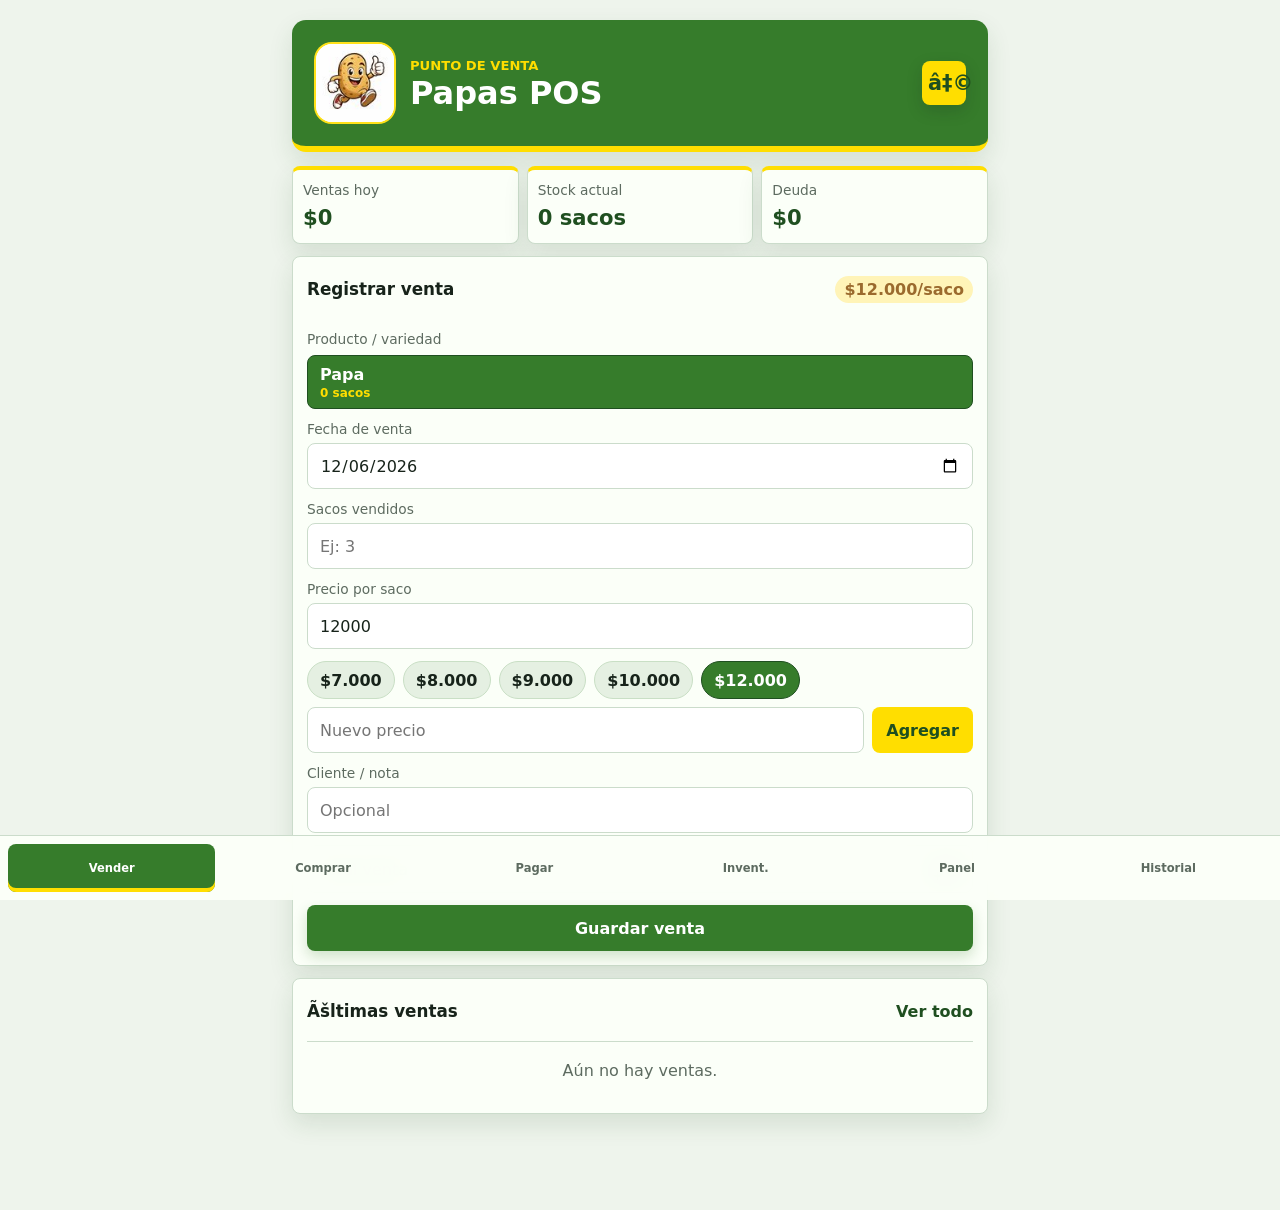
==== commit e9b71815: "Embed Papas POS logo in page header" ====
--- a/index.html
+++ b/index.html
@@ -1,137 +1 @@
-<!doctype html>
-<html lang="es">
-<head>
-  <meta charset="utf-8">
-  <meta name="viewport" content="width=device-width, initial-scale=1, viewport-fit=cover">
-  <meta name="theme-color" content="#367c2b">
-  <meta name="apple-mobile-web-app-capable" content="yes">
-  <meta name="apple-mobile-web-app-status-bar-style" content="black-translucent">
-  <meta name="apple-mobile-web-app-title" content="Papas POS">
-  <title>Papas POS</title>
-  <link rel="manifest" href="manifest.webmanifest">
-  <link rel="stylesheet" href="styles.css">
-</head>
-<body>
-  <main class="app">
-    <header class="hero">
-      <div class="hero-brand">
-        <img class="hero-icon" src="icon.svg" alt="" aria-hidden="true">
-        <div>
-          <p class="eyebrow">Punto de venta</p>
-          <h1>Papas POS</h1>
-        </div>
-      </div>
-      <button class="icon-button" id="backupBtn" title="Respaldar datos">⇩</button>
-    </header>
-
-    <section class="summary-grid">
-      <article><span>Ventas hoy</span><strong id="todayTotal">$0</strong></article>
-      <article><span>Stock actual</span><strong id="stockNow">0 sacos</strong></article>
-      <article><span id="debtLabel">Deuda</span><strong id="debtNow">$0</strong></article>
-    </section>
-
-    <section class="view active" id="sellView">
-      <form class="card form" id="saleForm">
-        <div class="card-head"><h2>Registrar venta</h2><span id="suggestedPriceLabel">$0/saco</span></div>
-        <label class="hidden-control">Variedad<select id="saleVariety"></select></label>
-        <div class="product-select"><span>Producto / variedad</span><div class="variety-buttons" id="saleVarietyButtons"></div></div>
-        <label>Fecha de venta<input id="saleDate" type="date" required></label>
-        <label>Sacos vendidos<input id="saleKg" type="number" min="1" step="1" inputmode="numeric" placeholder="Ej: 3" required></label>
-        <label>Precio por saco<input id="salePrice" type="number" min="1" step="1" inputmode="numeric" required></label>
-        <div class="price-tools">
-          <div class="price-buttons" id="priceButtons"></div>
-          <div class="add-price-row"><input id="newPricePreset" type="number" min="1" step="1" inputmode="numeric" placeholder="Nuevo precio"><button class="secondary" type="button" id="addPricePresetBtn">Agregar</button></div>
-        </div>
-        <label>Cliente / nota<input id="saleNote" placeholder="Opcional"></label>
-        <div class="preview-row"><span>Total venta</span><strong id="salePreview">$0</strong></div>
-        <button class="primary" type="submit">Guardar venta</button>
-      </form>
-
-      <section class="card">
-        <div class="card-head"><h2>Últimas ventas</h2><button class="text-button" data-tab-target="history">Ver todo</button></div>
-        <div class="list" id="recentSales"></div>
-      </section>
-    </section>
-
-    <section class="view" id="buyView">
-      <form class="card form" id="buyVarietyForm">
-        <div class="card-head"><h2>Agregar variedad</h2></div>
-        <label>Nombre de variedad<input id="buyVarietyName" placeholder="Ej: Asterix, Desiree, Yagana" required></label>
-        <label>Precio sugerido por saco<input id="buyVarietyPrice" type="number" min="1" step="1" inputmode="numeric" value="12000" required></label>
-        <button class="secondary" type="submit">Guardar variedad</button>
-      </form>
-
-      <form class="card form" id="purchaseForm">
-        <div class="card-head"><h2>Compra de papas</h2></div>
-        <label>Variedad<select id="purchaseVariety"></select></label>
-        <label>Fecha de compra<input id="purchaseDate" type="date" required></label>
-        <label>Sacos comprados<input id="purchaseKg" type="number" min="1" step="1" inputmode="numeric" placeholder="Ej: 20" required></label>
-        <label>Costo por saco<input id="purchaseCost" type="number" min="1" step="1" inputmode="numeric" required></label>
-        <div class="price-tools">
-          <div class="price-buttons" id="costButtons"></div>
-          <div class="add-price-row"><input id="newCostPreset" type="number" min="1" step="1" inputmode="numeric" placeholder="Nuevo costo"><button class="secondary" type="button" id="addCostPresetBtn">Agregar</button></div>
-        </div>
-        <label>Proveedor<select id="purchaseSupplier"></select></label>
-        <label>Abono inicial<input id="purchasePaid" type="number" min="0" step="1" inputmode="numeric" value="0"></label>
-        <label>Nota<input id="purchaseNote" placeholder="Opcional"></label>
-        <div class="preview-row"><span>Deuda nueva</span><strong id="purchaseDebtPreview">$0</strong></div>
-        <button class="primary" type="submit">Guardar compra y sumar stock</button>
-      </form>
-
-      <section class="card"><div class="card-head"><h2>Compras pendientes</h2></div><div class="list" id="openPurchases"></div></section>
-    </section>
-
-    <section class="view" id="payView">
-      <form class="card form" id="paymentForm">
-        <div class="card-head"><h2>Pago a proveedor</h2></div>
-        <label>Crear proveedor<div class="add-price-row"><input id="newSupplierName" placeholder="Nombre proveedor"><button class="secondary" type="button" id="addSupplierBtn">Agregar</button></div></label>
-        <label>Proveedor / deuda pendiente<select id="paymentPurchase"></select></label>
-        <label>Fecha de pago<input id="paymentDate" type="date" required></label>
-        <label>Monto pagado<input id="paymentAmount" type="number" min="1" step="1" inputmode="numeric" required></label>
-        <label>Nota<input id="paymentNote" placeholder="Ej: transferencia"></label>
-        <button class="primary" type="submit">Registrar pago</button>
-      </form>
-      <section class="card"><div class="card-head"><h2>Últimos pagos</h2></div><div class="list" id="recentPayments"></div></section>
-    </section>
-
-    <section class="view" id="inventoryView">
-      <form class="card form hidden-control" id="varietyForm">
-        <div class="card-head"><h2>Nueva variedad</h2></div>
-        <label>Nombre de variedad<input id="varietyName" placeholder="Ej: Asterix, Desiree, Yagana" required></label>
-        <label>Precio sugerido por saco<input id="varietyPrice" type="number" min="1" step="1" inputmode="numeric" value="12000" required></label>
-        <button class="primary" type="submit">Guardar variedad</button>
-      </form>
-      <section class="card"><div class="card-head"><h2>Inventario</h2></div><div class="list" id="inventoryList"></div></section>
-    </section>
-
-    <section class="view" id="dashboardView">
-      <section class="card report-card">
-        <h2>Resumen de ventas</h2>
-        <div class="report-grid">
-          <div><span>Día</span><strong id="dailySales">$0</strong></div><div><span>Semana</span><strong id="weeklySales">$0</strong></div><div><span>Mes</span><strong id="monthlySales">$0</strong></div><div><span>Sacos vendidos mes</span><strong id="monthlyKg">0 sacos</strong></div><div><span>Ticket promedio mes</span><strong id="monthlyAvgTicket">$0</strong></div><div><span>Deuda total</span><strong id="dashboardDebt">$0</strong></div>
-        </div>
-      </section>
-      <section class="card"><div class="card-head"><h2>Estado del negocio</h2></div><div class="status-list"><div><span>Stock valorizado al costo</span><strong id="stockValue">$0</strong></div><div><span>Costo promedio</span><strong id="avgCost">$0/saco</strong></div><div><span>Precio de venta sugerido</span><strong id="suggestedPrice">$0/saco</strong></div><div><span>Ganancia real mes</span><strong id="monthlyProfit">$0</strong></div><div><span>Margen real mes</span><strong id="monthlyMargin">0%</strong></div><div><span>Ventas registradas mes</span><strong id="monthlyTicketCount">0</strong></div><div><span>Saldo a favor proveedor</span><strong id="supplierCredit">$0</strong></div></div></section>
-      <section class="card"><div class="card-head"><h2>Rendimiento mensual</h2></div><label>Mes<select id="dashboardMonthSelect"></select></label><div class="report-grid month-report"><div><span>Ventas del mes</span><strong id="selectedMonthSales">$0</strong></div><div><span>Ganancia real</span><strong id="selectedMonthProfit">$0</strong></div><div><span>Compras del mes</span><strong id="selectedMonthPurchases">$0</strong></div><div><span>Sacos comprados</span><strong id="selectedMonthBoughtSacks">0 sacos</strong></div><div><span>Sacos vendidos</span><strong id="selectedMonthSoldSacks">0 sacos</strong></div><div><span>Pagos a proveedor</span><strong id="selectedMonthPayments">$0</strong></div></div></section>
-      <section class="card"><div class="card-head"><h2>Stock</h2></div><div class="list" id="dashboardInventory"></div></section>
-    </section>
-
-    <section class="view" id="historyView">
-      <section class="card"><div class="card-head"><h2>Registros</h2><select id="historyFilter"><option value="sales">Ventas</option><option value="purchases">Compras</option><option value="payments">Pagos</option></select></div><div class="list long-list" id="historyList"></div></section>
-      <section class="card backup-card"><h2>Respaldo</h2><p>Exporta tus datos seguido. Si borras datos de Safari, podrías perder la base local del iPhone.</p><button class="secondary" id="exportBtn">Exportar respaldo</button><button class="secondary" id="showBackupBtn">Mostrar respaldo</button><textarea id="backupText" class="backup-text" readonly placeholder="El respaldo aparecerá aquí."></textarea><label class="file-button">Importar respaldo<input id="importFile" type="file" accept="application/json"></label><button class="danger" id="resetBtn">Borrar todo</button></section>
-      <section class="card backup-card"><h2>Importar desde Excel</h2><p>En Excel o Numbers guarda la planilla como CSV. La app acepta ventas, compras y pagos en el mismo archivo.</p><label class="file-button">Importar CSV<input id="importCsvFile" type="file" accept=".csv,text/csv,text/plain"></label></section>
-    </section>
-  </main>
-
-  <nav class="tabbar" aria-label="Navegación"><button class="tab active" data-tab="sell">Vender</button><button class="tab" data-tab="buy">Comprar</button><button class="tab" data-tab="pay">Pagar</button><button class="tab" data-tab="inventory">Invent.</button><button class="tab" data-tab="dashboard">Panel</button><button class="tab" data-tab="history">Historial</button></nav>
-
-  <dialog id="pinDialog" class="pin-dialog"><form method="dialog" class="card form" id="pinForm"><div class="card-head"><h2>Clave requerida</h2></div><label>Ingresa la clave<input id="pinInput" type="password" inputmode="numeric" autocomplete="off" placeholder="••••"></label><div class="modal-actions"><button class="secondary" type="button" id="cancelPinBtn">Cancelar</button><button class="danger" type="submit" id="confirmPinBtn">Continuar</button></div></form></dialog>
-  <dialog id="saleEditDialog" class="pin-dialog"><form method="dialog" class="card form" id="saleEditForm"><div class="card-head"><h2>Modificar venta</h2></div><label>Variedad<select id="editSaleVariety"></select></label><label>Fecha de venta<input id="editSaleDate" type="date" required></label><label>Sacos vendidos<input id="editSaleKg" type="number" min="1" step="1" inputmode="numeric" required></label><label>Precio por saco<input id="editSalePrice" type="number" min="1" step="1" inputmode="numeric" required></label><label>Cliente / nota<input id="editSaleNote" placeholder="Opcional"></label><div class="preview-row"><span>Total venta</span><strong id="editSalePreview">$0</strong></div><div class="modal-actions"><button class="secondary" type="button" id="cancelSaleEditBtn">Cancelar</button><button class="primary" type="submit">Guardar cambios</button></div></form></dialog>
-  <dialog id="purchaseEditDialog" class="pin-dialog"><form method="dialog" class="card form" id="purchaseEditForm"><div class="card-head"><h2>Modificar compra</h2></div><label>Variedad<select id="editPurchaseVariety"></select></label><label>Fecha de compra<input id="editPurchaseDate" type="date" required></label><label>Sacos comprados<input id="editPurchaseKg" type="number" min="1" step="1" inputmode="numeric" required></label><label>Costo por saco<input id="editPurchaseCost" type="number" min="1" step="1" inputmode="numeric" required></label><label>Proveedor<select id="editPurchaseSupplier"></select></label><label>Nota<input id="editPurchaseNote" placeholder="Opcional"></label><div class="preview-row"><span>Total compra</span><strong id="editPurchasePreview">$0</strong></div><div class="modal-actions"><button class="secondary" type="button" id="cancelPurchaseEditBtn">Cancelar</button><button class="primary" type="submit">Guardar cambios</button></div></form></dialog>
-
-  <div class="toast" id="toast"></div>
-  <script src="excel-seed.js"></script>
-  <script src="app.js"></script>
-  <script src="app-update.js"></script>
-</body>
-</html>
+<!doctype html> <html lang='es'> <head> <meta charset='utf-8'> <meta name='viewport' content='width=device-width, initial-scale=1, viewport-fit=cover'> <meta name='theme-color' content='#367c2b'> <meta name='apple-mobile-web-app-capable' content='yes'> <meta name='apple-mobile-web-app-status-bar-style' content='black-translucent'> <meta name='apple-mobile-web-app-title' content='Papas POS'> <title>Papas POS</title> <link rel='manifest' href='manifest.webmanifest'> <link rel='stylesheet' href='styles.css'> </head> <body> <main class='app'> <header class='hero'> <div class='hero-brand'> <img class='hero-icon' src='[data-uri]' alt='' aria-hidden='true'> <div> <p class='eyebrow'>Punto de venta</p> <h1>Papas POS</h1> </div> </div> <button class='icon-button' id='backupBtn' title='Respaldar datos'>â‡©</button> </header> <section class='summary-grid'> <article> <span>Ventas hoy</span> <strong id='todayTotal'>$0</strong> </article> <article> <span>Stock actual</span> <strong id='stockNow'>0 sacos</strong> </article> <article> <span id='debtLabel'>Deuda</span> <strong id='debtNow'>$0</strong> </article> </section> <section class='view active' id='sellView'> <form class='card form' id='saleForm'> <div class='card-head'> <h2>Registrar venta</h2> <span id='suggestedPriceLabel'>$0/saco</span> </div> <label class='hidden-control'>Variedad <select id='saleVariety'></select> </label> <div class='product-select'> <span>Producto / variedad</span> <div class='variety-buttons' id='saleVarietyButtons'></div> </div> <label>Fecha de venta <input id='saleDate' type='date' required> </label> <label>Sacos vendidos <input id='saleKg' type='number' min='1' step='1' inputmode='numeric' placeholder='Ej: 3' required> </label> <label>Precio por saco <input id='salePrice' type='number' min='1' step='1' inputmode='numeric' required> </label> <div class='price-tools'> <div class='price-buttons' id='priceButtons'></div> <div class='add-price-row'> <input id='newPricePreset' type='number' min='1' step='1' inputmode='numeric' placeholder='Nuevo precio'> <button class='secondary' type='button' id='addPricePresetBtn'>Agregar</button> </div> </div> <label>Cliente / nota <input id='saleNote' placeholder='Opcional'> </label> <div class='preview-row'> <span>Total venta</span> <strong id='salePreview'>$0</strong> </div> <button class='primary' type='submit'>Guardar venta</button> </form> <section class='card'> <div class='card-head'> <h2>Ãšltimas ventas</h2> <button class='text-button' data-tab-target='history'>Ver todo</button> </div> <div class='list' id='recentSales'></div> </section> </section> <section class='view' id='buyView'> <form class='card form' id='buyVarietyForm'> <div class='card-head'> <h2>Agregar variedad</h2> </div> <label>Nombre de variedad <input id='buyVarietyName' placeholder='Ej: Asterix, Desiree, Yagana' required> </label> <label>Precio sugerido por saco <input id='buyVarietyPrice' type='number' min='1' step='1' inputmode='numeric' value='12000' required> </label> <button class='secondary' type='submit'>Guardar variedad</button> </form> <form class='card form' id='purchaseForm'> <div class='card-head'> <h2>Compra de papas</h2> </div> <label>Variedad <select id='purchaseVariety'></select> </label> <label>Fecha de compra <input id='purchaseDate' type='date' required> </label> <label>Sacos comprados <input id='purchaseKg' type='number' min='1' step='1' inputmode='numeric' placeholder='Ej: 20' required> </label> <label>Costo por saco <input id='purchaseCost' type='number' min='1' step='1' inputmode='numeric' required> </label> <div class='price-tools'> <div class='price-buttons' id='costButtons'></div> <div class='add-price-row'> <input id='newCostPreset' type='number' min='1' step='1' inputmode='numeric' placeholder='Nuevo costo'> <button class='secondary' type='button' id='addCostPresetBtn'>Agregar</button> </div> </div> <label>Proveedor <select id='purchaseSupplier'></select> </label> <label>Abono inicial <input id='purchasePaid' type='number' min='0' step='1' inputmode='numeric' value='0'> </label> <label>Nota <input id='purchaseNote' placeholder='Opcional'> </label> <div class='preview-row'> <span>Deuda nueva</span> <strong id='purchaseDebtPreview'>$0</strong> </div> <button class='primary' type='submit'>Guardar compra y sumar stock</button> </form> <section class='card'> <div class='card-head'> <h2>Compras pendientes</h2> </div> <div class='list' id='openPurchases'></div> </section> </section> <section class='view' id='payView'> <form class='card form' id='paymentForm'> <div class='card-head'> <h2>Pago a proveedor</h2> </div> <label>Crear proveedor <div class='add-price-row'> <input id='newSupplierName' placeholder='Nombre proveedor'> <button class='secondary' type='button' id='addSupplierBtn'>Agregar</button> </div> </label> <label>Proveedor / deuda pendiente <select id='paymentPurchase'></select> </label> <label>Fecha de pago <input id='paymentDate' type='date' required> </label> <label>Monto pagado <input id='paymentAmount' type='number' min='1' step='1' inputmode='numeric' required> </label> <label>Nota <input id='paymentNote' placeholder='Ej: transferencia'> </label> <button class='primary' type='submit'>Registrar pago</button> </form> <section class='card'> <div class='card-head'> <h2>Ãšltimos pagos</h2> </div> <div class='list' id='recentPayments'></div> </section> </section> <section class='view' id='inventoryView'> <form class='card form hidden-control' id='varietyForm'> <div class='card-head'> <h2>Nueva variedad</h2> </div> <label>Nombre de variedad <input id='varietyName' placeholder='Ej: Asterix, Desiree, Yagana' required> </label> <label>Precio sugerido por saco <input id='varietyPrice' type='number' min='1' step='1' inputmode='numeric' value='12000' required> </label> <button class='primary' type='submit'>Guardar variedad</button> </form> <section class='card'> <div class='card-head'> <h2>Inventario</h2> </div> <div class='list' id='inventoryList'></div> </section> </section> <section class='view' id='dashboardView'> <section class='card report-card'> <h2>Resumen de ventas</h2> <div class='report-grid'> <div><span>DÃ­a</span><strong id='dailySales'>$0</strong></div> <div><span>Semana</span><strong id='weeklySales'>$0</strong></div> <div><span>Mes</span><strong id='monthlySales'>$0</strong></div> <div><span>Sacos vendidos mes</span><strong id='monthlyKg'>0 sacos</strong></div> <div><span>Ticket promedio mes</span><strong id='monthlyAvgTicket'>$0</strong></div> <div><span>Deuda total</span><strong id='dashboardDebt'>$0</strong></div> </div> </section> <section class='card'> <div class='card-head'> <h2>Estado del negocio</h2> </div> <div class='status-list'> <div><span>Stock valorizado al costo</span><strong id='stockValue'>$0</strong></div> <div><span>Costo promedio</span><strong id='avgCost'>$0/saco</strong></div> <div><span>Precio de venta sugerido</span><strong id='suggestedPrice'>$0/saco</strong></div> <div><span>Ganancia real mes</span><strong id='monthlyProfit'>$0</strong></div> <div><span>Margen real mes</span><strong id='monthlyMargin'>0%</strong></div> <div><span>Ventas registradas mes</span><strong id='monthlyTicketCount'>0</strong></div> <div><span>Saldo a favor proveedor</span><strong id='supplierCredit'>$0</strong></div> </div> </section> <section class='card'> <div class='card-head'> <h2>Rendimiento mensual</h2> </div> <label>Mes <select id='dashboardMonthSelect'></select> </label> <div class='report-grid month-report'> <div><span>Ventas del mes</span><strong id='selectedMonthSales'>$0</strong></div> <div><span>Ganancia real</span><strong id='selectedMonthProfit'>$0</strong></div> <div><span>Compras del mes</span><strong id='selectedMonthPurchases'>$0</strong></div> <div><span>Sacos comprados</span><strong id='selectedMonthBoughtSacks'>0 sacos</strong></div> <div><span>Sacos vendidos</span><strong id='selectedMonthSoldSacks'>0 sacos</strong></div> <div><span>Pagos a proveedor</span><strong id='selectedMonthPayments'>$0</strong></div> </div> </section> <section class='card'> <div class='card-head'> <h2>Stock</h2> </div> <div class='list' id='dashboardInventory'></div> </section> </section> <section class='view' id='historyView'> <section class='card'> <div class='card-head'> <h2>Registros</h2> <select id='historyFilter'> <option value='sales'>Ventas</option> <option value='purchases'>Compras</option> <option value='payments'>Pagos</option> </select> </div> <div class='list long-list' id='historyList'></div> </section> <section class='card backup-card'> <h2>Respaldo</h2> <p>Exporta tus datos seguido. Si borras datos de Safari, podrÃ­as perder la base local del iPhone.</p> <button class='secondary' id='exportBtn'>Exportar respaldo</button> <button class='secondary' id='showBackupBtn'>Mostrar respaldo</button> <textarea id='backupText' class='backup-text' readonly placeholder='El respaldo aparecerÃ¡ aquÃ­.'></textarea> <label class='file-button'>Importar respaldo <input id='importFile' type='file' accept='application/json'> </label> <button class='danger' id='resetBtn'>Borrar todo</button> </section> <section class='card backup-card'> <h2>Importar desde Excel</h2> <p>En Excel o Numbers guarda la planilla como CSV. La app acepta ventas, compras y pagos en el mismo archivo.</p> <label class='file-button'>Importar CSV <input id='importCsvFile' type='file' accept='.csv,text/csv,text/plain'> </label> </section> </section> </main> <nav class='tabbar' aria-label='NavegaciÃ³n'> <button class='tab active' data-tab='sell'>Vender</button> <button class='tab' data-tab='buy'>Comprar</button> <button class='tab' data-tab='pay'>Pagar</button> <button class='tab' data-tab='inventory'>Invent.</button> <button class='tab' data-tab='dashboard'>Panel</button> <button class='tab' data-tab='history'>Historial</button> </nav> <dialog id='pinDialog' class='pin-dialog'> <form method='dialog' class='card form' id='pinForm'> <div class='card-head'> <h2>Clave requerida</h2> </div> <label>Ingresa la clave <input id='pinInput' type='password' inputmode='numeric' autocomplete='off' placeholder='â€¢â€¢â€¢â€¢'> </label> <div class='modal-actions'> <button class='secondary' type='button' id='cancelPinBtn'>Cancelar</button> <button class='danger' type='submit' id='confirmPinBtn'>Continuar</button> </div> </form> </dialog> <dialog id='saleEditDialog' class='pin-dialog'> <form method='dialog' class='card form' id='saleEditForm'> <div class='card-head'> <h2>Modificar venta</h2> </div> <label>Variedad <select id='editSaleVariety'></select> </label> <label>Fecha de venta <input id='editSaleDate' type='date' required> </label> <label>Sacos vendidos <input id='editSaleKg' type='number' min='1' step='1' inputmode='numeric' required> </label> <label>Precio por saco <input id='editSalePrice' type='number' min='1' step='1' inputmode='numeric' required> </label> <label>Cliente / nota <input id='editSaleNote' placeholder='Opcional'> </label> <div class='preview-row'> <span>Total venta</span> <strong id='editSalePreview'>$0</strong> </div> <div class='modal-actions'> <button class='secondary' type='button' id='cancelSaleEditBtn'>Cancelar</button> <button class='primary' type='submit'>Guardar cambios</button> </div> </form> </dialog> <dialog id='purchaseEditDialog' class='pin-dialog'> <form method='dialog' class='card form' id='purchaseEditForm'> <div class='card-head'> <h2>Modificar compra</h2> </div> <label>Variedad <select id='editPurchaseVariety'></select> </label> <label>Fecha de compra <input id='editPurchaseDate' type='date' required> </label> <label>Sacos comprados <input id='editPurchaseKg' type='number' min='1' step='1' inputmode='numeric' required> </label> <label>Costo por saco <input id='editPurchaseCost' type='number' min='1' step='1' inputmode='numeric' required> </label> <label>Proveedor <select id='editPurchaseSupplier'></select> </label> <label>Nota <input id='editPurchaseNote' placeholder='Opcional'> </label> <div class='preview-row'> <span>Total compra</span> <strong id='editPurchasePreview'>$0</strong> </div> <div class='modal-actions'> <button class='secondary' type='button' id='cancelPurchaseEditBtn'>Cancelar</button> <button class='primary' type='submit'>Guardar cambios</button> </div> </form> </dialog> <div class='toast' id='toast'></div> <script src='excel-seed.js'></script> <script src='app.js'></script> <script src='app-update.js'></script> </body> </html>
--- a/styles.css
+++ b/styles.css
@@ -1,15 +1,17 @@
 :root {
   color-scheme: light;
-  --bg: #f6f2e8;
-  --ink: #1f2723;
-  --muted: #6f756d;
-  --line: #ded5c3;
-  --card: #fffdf8;
-  --brand: #224236;
-  --brand-2: #d9a441;
+  --bg: #eef4ec;
+  --ink: #17231a;
+  --muted: #5d6b60;
+  --line: #cbdccb;
+  --card: #fbfff8;
+  --brand: #367c2b;
+  --brand-dark: #1f4f20;
+  --brand-2: #ffde00;
+  --earth: #9b6a2d;
   --danger: #b42318;
-  --ok: #087443;
-  --shadow: 0 12px 30px rgba(44, 35, 20, 0.08);
+  --ok: #237a3b;
+  --shadow: 0 10px 24px rgba(31, 79, 32, 0.12);
   font-family: ui-sans-serif, system-ui, -apple-system, BlinkMacSystemFont, "Segoe UI", sans-serif;
 }
 
@@ -22,443 +24,117 @@
   color: var(--ink);
 }
 
-button, input, select {
-  font: inherit;
-}
-
-button {
-  border: 0;
-  cursor: pointer;
-}
+button, input, select, textarea { font: inherit; }
+button { border: 0; cursor: pointer; }
 
 .app {
   width: min(720px, 100%);
   margin: 0 auto;
-  padding: max(18px, env(safe-area-inset-top)) 14px calc(94px + env(safe-area-inset-bottom));
+  padding: max(16px, env(safe-area-inset-top)) 12px calc(96px + env(safe-area-inset-bottom));
 }
 
 .hero {
-  min-height: 118px;
+  min-height: 124px;
   display: flex;
   align-items: center;
   justify-content: space-between;
   gap: 14px;
-  color: #fffdf8;
+  color: #ffffff;
   background: var(--brand);
-  border-radius: 0 0 20px 20px;
-  margin: calc(-1 * max(18px, env(safe-area-inset-top))) -14px 14px;
-  padding: calc(max(18px, env(safe-area-inset-top)) + 14px) 18px 18px;
+  border-bottom: 6px solid var(--brand-2);
+  border-radius: 0 0 14px 14px;
+  margin: calc(-1 * max(16px, env(safe-area-inset-top))) -12px 12px;
+  padding: calc(max(16px, env(safe-area-inset-top)) + 12px) 16px 16px;
+  box-shadow: var(--shadow);
 }
 
-.eyebrow {
-  margin: 0 0 4px;
-  color: #e9d18b;
-  font-size: 0.82rem;
-  text-transform: uppercase;
-  font-weight: 800;
-  letter-spacing: 0.08em;
-}
+.hero-brand { min-width: 0; display: flex; align-items: center; gap: 14px; }
+.hero-icon { width: 82px; height: 82px; flex: 0 0 auto; border: 2px solid rgba(255, 222, 0, 0.9); border-radius: 18px; background: #ffffff; object-fit: cover; object-position: center; }
 
-h1, h2, p {
-  margin: 0;
-}
+.eyebrow { margin: 0 0 4px; color: var(--brand-2); font-size: 0.82rem; text-transform: uppercase; font-weight: 800; letter-spacing: 0; }
+h1, h2, p { margin: 0; }
+h1 { font-size: 2rem; letter-spacing: 0; line-height: 1; }
+h2 { font-size: 1.05rem; }
 
-h1 {
-  font-size: 2rem;
-  letter-spacing: 0;
-}
+.icon-button { width: 44px; height: 44px; border-radius: 8px; background: var(--brand-2); color: var(--brand-dark); font-size: 1.3rem; font-weight: 900; box-shadow: 0 6px 16px rgba(23, 35, 26, 0.18); }
 
-h2 {
-  font-size: 1.05rem;
-}
+.summary-grid { display: grid; grid-template-columns: repeat(3, minmax(0, 1fr)); gap: 8px; margin-bottom: 12px; }
+.summary-grid article, .card { background: var(--card); border: 1px solid var(--line); box-shadow: var(--shadow); border-radius: 8px; }
+.summary-grid article { min-height: 78px; padding: 12px 10px; display: grid; gap: 7px; border-top: 4px solid var(--brand-2); }
+.summary-grid span, .status-list span, .report-grid span, label, .item-meta { color: var(--muted); font-size: 0.86rem; }
+.summary-grid strong { color: var(--brand-dark); font-size: clamp(0.98rem, 4vw, 1.32rem); line-height: 1.05; }
 
-.icon-button {
-  width: 44px;
-  height: 44px;
-  border-radius: 999px;
-  background: rgba(255, 255, 255, 0.14);
-  color: #fff;
-  font-size: 1.3rem;
-}
+.view { display: none; }
+.view.active { display: grid; gap: 12px; }
+.hidden-control { display: none !important; }
+.card { padding: 14px; }
+.card-head { min-height: 36px; display: flex; justify-content: space-between; align-items: center; gap: 10px; margin-bottom: 12px; }
+.card-head > span { color: var(--earth); font-weight: 800; background: #fff4b8; border-radius: 999px; padding: 4px 9px; }
+.form { display: grid; gap: 12px; }
+label { display: grid; gap: 6px; }
 
-.summary-grid {
-  display: grid;
-  grid-template-columns: repeat(3, minmax(0, 1fr));
-  gap: 10px;
-  margin-bottom: 12px;
-}
+input, select { width: 100%; min-height: 46px; border: 1px solid var(--line); border-radius: 8px; background: #fff; color: var(--ink); padding: 0 12px; font-size: 1rem; }
+input:focus, select:focus, textarea:focus { border-color: var(--brand); box-shadow: 0 0 0 3px rgba(54, 124, 43, 0.16); outline: 0; }
 
-.summary-grid article,
-.card {
-  background: var(--card);
-  border: 1px solid var(--line);
-  box-shadow: var(--shadow);
-  border-radius: 14px;
-}
+.preview-row, .status-list > div, .report-grid > div, .list-item { display: flex; align-items: center; justify-content: space-between; gap: 12px; }
+.preview-row { min-height: 48px; border: 1px solid var(--line); border-radius: 8px; padding: 0 12px; background: #f5faf3; }
+.price-tools, .product-select { display: grid; gap: 8px; }
+.product-select > span { color: var(--muted); font-size: 0.86rem; }
+.price-buttons { display: flex; flex-wrap: wrap; gap: 8px; }
+.price-chip, .variety-chip { min-height: 38px; border-radius: 999px; background: #e5f0e2; border: 1px solid #c9dfc5; color: var(--ink); padding: 0 12px; font-weight: 800; }
+.variety-buttons { display: grid; grid-template-columns: repeat(auto-fit, minmax(118px, 1fr)); gap: 8px; }
+.variety-chip { min-height: 54px; border-radius: 8px; display: grid; justify-items: start; align-content: center; gap: 2px; text-align: left; }
+.variety-chip small { color: var(--muted); font-size: 0.75rem; font-weight: 700; }
+.price-chip.active, .variety-chip.active { background: var(--brand); border-color: var(--brand-dark); color: #ffffff; }
+.variety-chip.active small { color: var(--brand-2); }
+.add-price-row { display: grid; grid-template-columns: 1fr auto; gap: 8px; }
+.preview-row strong { font-size: 1.35rem; }
 
-.summary-grid article {
-  min-height: 78px;
-  padding: 12px 10px;
-  display: grid;
-  gap: 7px;
-}
+.primary, .secondary, .danger, .file-button, .text-button { min-height: 46px; border-radius: 8px; display: inline-flex; align-items: center; justify-content: center; padding: 0 14px; font-weight: 800; }
+.primary { background: var(--brand); color: #ffffff; box-shadow: 0 6px 14px rgba(54, 124, 43, 0.22); }
+.secondary, .file-button { background: var(--brand-2); color: var(--brand-dark); }
+.danger { background: #fee4e2; color: var(--danger); }
+.text-button { min-height: 34px; padding: 0; background: transparent; color: var(--brand-dark); }
 
-.summary-grid span,
-.status-list span,
-.report-grid span,
-label,
-.item-meta {
-  color: var(--muted);
-  font-size: 0.86rem;
-}
+.list { display: grid; gap: 8px; }
+.long-list { max-height: 55vh; overflow: auto; }
+.list-item { min-height: 58px; padding: 10px 0; border-top: 1px solid var(--line); }
+.list-item:first-child { border-top: 0; }
+.item-main { display: grid; gap: 2px; }
+.item-main strong { font-size: 0.98rem; }
+.amount { text-align: right; font-weight: 900; color: var(--brand-dark); }
+.history-actions { display: grid; justify-items: end; gap: 6px; }
+.delete-mini, .edit-mini { min-height: 30px; border-radius: 8px; padding: 0 9px; font-size: 0.78rem; font-weight: 800; }
+.delete-mini { background: #fee4e2; color: var(--danger); }
+.edit-mini { background: #e5f0e2; color: var(--brand-dark); }
 
-.summary-grid strong {
-  font-size: clamp(1rem, 4vw, 1.35rem);
-  line-height: 1.05;
-}
+.pin-dialog { width: min(360px, calc(100vw - 28px)); border: 0; padding: 0; border-radius: 8px; background: transparent; }
+.pin-dialog:not([open]) { display: none; }
+.pin-dialog[open] { position: fixed; inset: 0; z-index: 30; margin: auto; max-height: calc(100vh - 28px); }
+.pin-dialog::backdrop { background: rgba(23, 35, 26, 0.55); }
+.modal-actions { display: grid; grid-template-columns: 1fr 1fr; gap: 8px; }
+.positive { color: var(--ok); }
+.debt { color: var(--danger); }
 
-.view {
-  display: none;
-}
+.report-card { background: #fffbe2; border-color: #ead246; }
+.report-grid { display: grid; grid-template-columns: 1fr 1fr; gap: 10px; margin-top: 12px; }
+.report-grid > div, .status-list > div { min-height: 58px; border: 1px solid var(--line); border-radius: 8px; padding: 10px; background: #fffdf8; align-items: flex-start; flex-direction: column; }
+.report-grid strong, .status-list strong { font-size: 1.12rem; }
+.status-list { display: grid; gap: 8px; }
+.backup-card { display: grid; gap: 10px; }
+.backup-card p { color: var(--muted); line-height: 1.45; }
+.backup-text { min-height: 180px; font-family: ui-monospace, SFMono-Regular, Menlo, Monaco, Consolas, monospace; font-size: 0.78rem; line-height: 1.35; }
+.file-button input { display: none; }
 
-.view.active {
-  display: grid;
-  gap: 12px;
-}
+.tabbar { position: fixed; left: 0; right: 0; bottom: 0; z-index: 10; display: grid; grid-template-columns: repeat(6, 1fr); gap: 4px; padding: 8px 8px calc(8px + env(safe-area-inset-bottom)); background: rgba(251, 255, 248, 0.96); border-top: 1px solid var(--line); backdrop-filter: blur(16px); }
+.tab { min-height: 48px; border-radius: 8px; background: transparent; color: var(--muted); font-size: 0.72rem; font-weight: 800; }
+.tab.active { background: var(--brand); color: #ffffff; box-shadow: inset 0 -4px 0 var(--brand-2); }
 
-.hidden-control {
-  display: none !important;
-}
-
-.card {
-  padding: 14px;
-}
-
-.card-head {
-  min-height: 36px;
-  display: flex;
-  justify-content: space-between;
-  align-items: center;
-  gap: 10px;
-  margin-bottom: 12px;
-}
-
-.card-head > span {
-  color: var(--brand);
-  font-weight: 800;
-}
-
-.form {
-  display: grid;
-  gap: 12px;
-}
-
-label {
-  display: grid;
-  gap: 6px;
-}
-
-input, select {
-  width: 100%;
-  min-height: 46px;
-  border: 1px solid var(--line);
-  border-radius: 10px;
-  background: #fff;
-  color: var(--ink);
-  padding: 0 12px;
-  font-size: 1rem;
-}
-
-.preview-row,
-.status-list > div,
-.report-grid > div,
-.list-item {
-  display: flex;
-  align-items: center;
-  justify-content: space-between;
-  gap: 12px;
-}
-
-.preview-row {
-  min-height: 48px;
-  border-top: 1px solid var(--line);
-  border-bottom: 1px solid var(--line);
-}
-
-.price-tools {
-  display: grid;
-  gap: 8px;
-}
-
-.price-buttons {
-  display: flex;
-  flex-wrap: wrap;
-  gap: 8px;
-}
-
-.price-chip {
-  min-height: 38px;
-  border-radius: 999px;
-  background: #efe7d7;
-  color: var(--ink);
-  padding: 0 12px;
-  font-weight: 800;
-}
-
-.price-chip.active {
-  background: var(--brand);
-  color: #fffdf8;
-}
-
-.add-price-row {
-  display: grid;
-  grid-template-columns: 1fr auto;
-  gap: 8px;
-}
-
-.preview-row strong {
-  font-size: 1.35rem;
-}
-
-.primary,
-.secondary,
-.danger,
-.file-button,
-.text-button {
-  min-height: 46px;
-  border-radius: 10px;
-  display: inline-flex;
-  align-items: center;
-  justify-content: center;
-  padding: 0 14px;
-  font-weight: 800;
-}
-
-.primary {
-  background: var(--brand);
-  color: #fffdf8;
-}
-
-.secondary,
-.file-button {
-  background: #efe7d7;
-  color: var(--ink);
-}
-
-.danger {
-  background: #fee4e2;
-  color: var(--danger);
-}
-
-.text-button {
-  min-height: 34px;
-  padding: 0;
-  background: transparent;
-  color: var(--brand);
-}
-
-.list {
-  display: grid;
-  gap: 8px;
-}
-
-.long-list {
-  max-height: 55vh;
-  overflow: auto;
-}
-
-.list-item {
-  min-height: 58px;
-  padding: 10px 0;
-  border-top: 1px solid var(--line);
-}
-
-.list-item:first-child {
-  border-top: 0;
-}
-
-.item-main {
-  display: grid;
-  gap: 2px;
-}
-
-.item-main strong {
-  font-size: 0.98rem;
-}
-
-.amount {
-  text-align: right;
-  font-weight: 900;
-}
-
-.history-actions {
-  display: grid;
-  justify-items: end;
-  gap: 6px;
-}
-
-.delete-mini {
-  min-height: 30px;
-  border-radius: 8px;
-  background: #fee4e2;
-  color: var(--danger);
-  padding: 0 9px;
-  font-size: 0.78rem;
-  font-weight: 800;
-}
-
-.pin-dialog {
-  width: min(360px, calc(100vw - 28px));
-  border: 0;
-  padding: 0;
-  border-radius: 14px;
-  background: transparent;
-}
-
-.pin-dialog::backdrop {
-  background: rgba(31, 39, 35, 0.45);
-}
-
-.modal-actions {
-  display: grid;
-  grid-template-columns: 1fr 1fr;
-  gap: 8px;
-}
-
-.positive {
-  color: var(--ok);
-}
-
-.debt {
-  color: var(--danger);
-}
-
-.report-card {
-  background: #fff8e7;
-}
-
-.report-grid {
-  display: grid;
-  grid-template-columns: 1fr 1fr;
-  gap: 10px;
-  margin-top: 12px;
-}
-
-.report-grid > div,
-.status-list > div {
-  min-height: 58px;
-  border: 1px solid var(--line);
-  border-radius: 10px;
-  padding: 10px;
-  background: #fffdf8;
-}
-
-.report-grid > div,
-.status-list > div {
-  align-items: flex-start;
-  flex-direction: column;
-}
-
-.report-grid strong,
-.status-list strong {
-  font-size: 1.12rem;
-}
-
-.status-list {
-  display: grid;
-  gap: 8px;
-}
-
-.backup-card {
-  display: grid;
-  gap: 10px;
-}
-
-.backup-card p {
-  color: var(--muted);
-  line-height: 1.45;
-}
-
-.backup-text {
-  min-height: 180px;
-  font-family: ui-monospace, SFMono-Regular, Menlo, Monaco, Consolas, monospace;
-  font-size: 0.78rem;
-  line-height: 1.35;
-}
-
-.file-button input {
-  display: none;
-}
-
-.tabbar {
-  position: fixed;
-  left: 0;
-  right: 0;
-  bottom: 0;
-  z-index: 10;
-  display: grid;
-  grid-template-columns: repeat(6, 1fr);
-  gap: 4px;
-  padding: 8px 8px calc(8px + env(safe-area-inset-bottom));
-  background: rgba(255, 253, 248, 0.94);
-  border-top: 1px solid var(--line);
-  backdrop-filter: blur(16px);
-}
-
-.tab {
-  min-height: 48px;
-  border-radius: 12px;
-  background: transparent;
-  color: var(--muted);
-  font-size: 0.72rem;
-  font-weight: 800;
-}
-
-.tab.active {
-  background: var(--brand);
-  color: #fffdf8;
-}
-
-.toast {
-  position: fixed;
-  left: 14px;
-  right: 14px;
-  bottom: calc(78px + env(safe-area-inset-bottom));
-  z-index: 20;
-  min-height: 46px;
-  border-radius: 12px;
-  background: #1f2723;
-  color: #fff;
-  display: grid;
-  place-items: center;
-  padding: 10px 14px;
-  opacity: 0;
-  transform: translateY(10px);
-  pointer-events: none;
-  transition: 0.2s ease;
-}
-
-.toast.show {
-  opacity: 1;
-  transform: translateY(0);
-}
-
-.empty {
-  color: var(--muted);
-  min-height: 58px;
-  display: grid;
-  place-items: center;
-  border-top: 1px solid var(--line);
-}
+.toast { position: fixed; left: 14px; right: 14px; bottom: calc(78px + env(safe-area-inset-bottom)); z-index: 20; min-height: 46px; border-radius: 8px; background: var(--brand-dark); color: #fff; display: grid; place-items: center; padding: 10px 14px; opacity: 0; transform: translateY(10px); pointer-events: none; transition: 0.2s ease; }
+.toast.show { opacity: 1; transform: translateY(0); }
+.empty { color: var(--muted); min-height: 58px; display: grid; place-items: center; border-top: 1px solid var(--line); }
 
 @media (min-width: 760px) {
-  .app {
-    padding-top: 20px;
-  }
-
-  .hero {
-    border-radius: 20px;
-    margin: 0 0 14px;
-    padding: 22px;
-  }
+  .app { padding-top: 20px; }
+  .hero { border-radius: 14px; margin: 0 0 14px; padding: 22px; }
 }
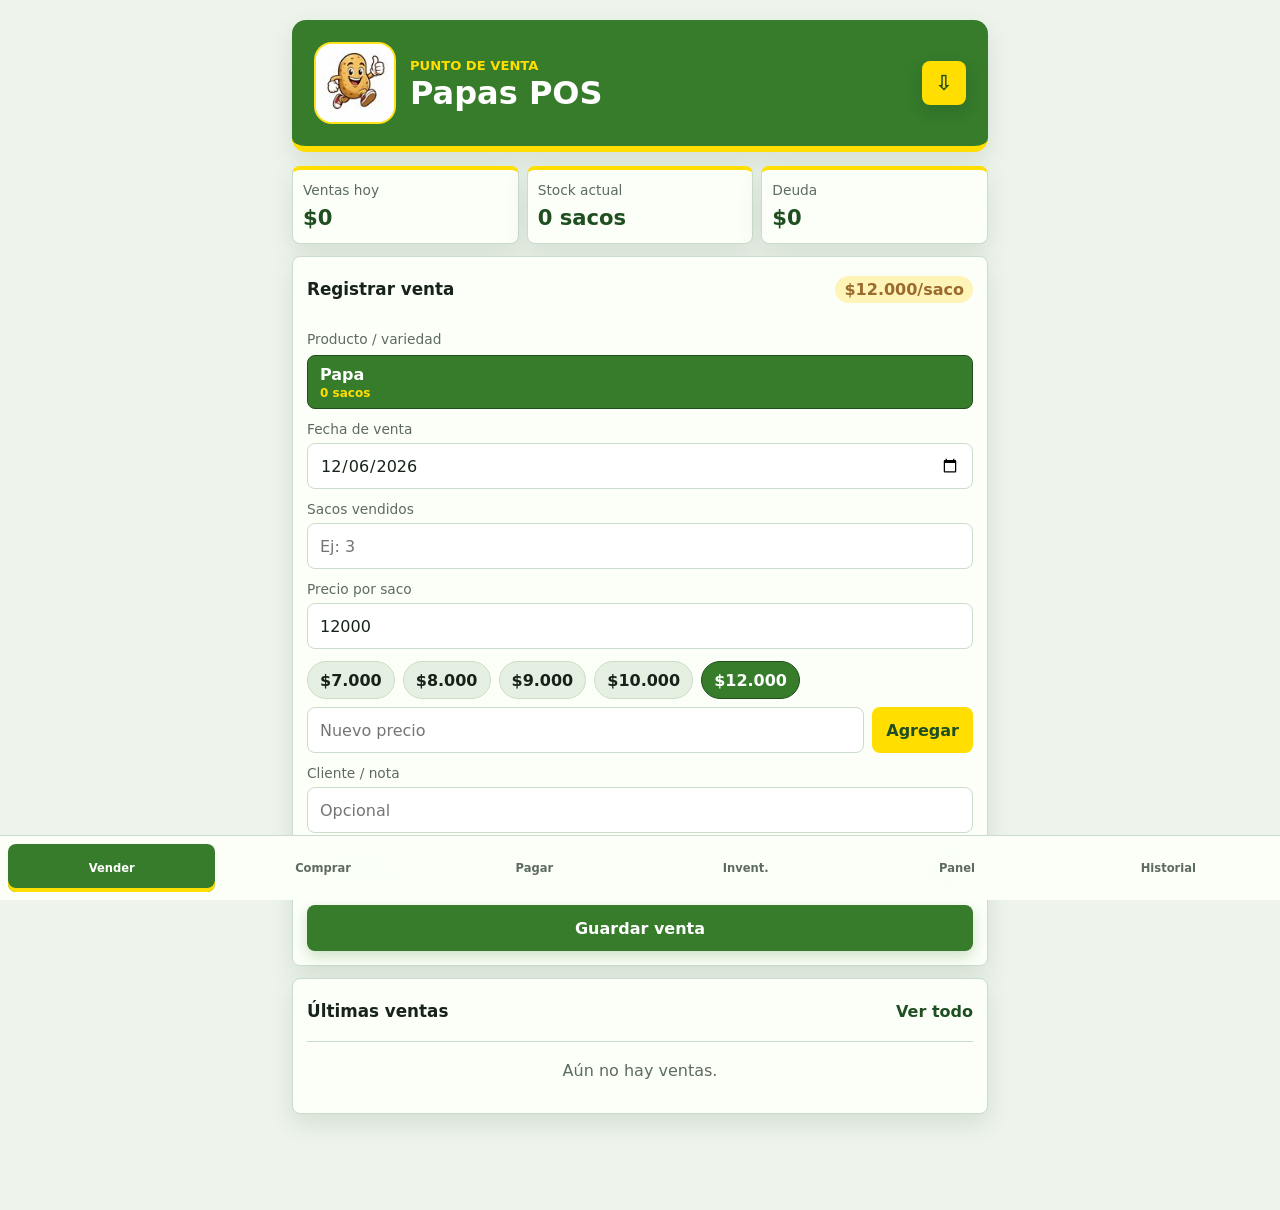
==== commit e2c6ce6d: "Fix published text encoding" ====
--- a/index.html
+++ b/index.html
@@ -1 +1 @@
-<!doctype html> <html lang='es'> <head> <meta charset='utf-8'> <meta name='viewport' content='width=device-width, initial-scale=1, viewport-fit=cover'> <meta name='theme-color' content='#367c2b'> <meta name='apple-mobile-web-app-capable' content='yes'> <meta name='apple-mobile-web-app-status-bar-style' content='black-translucent'> <meta name='apple-mobile-web-app-title' content='Papas POS'> <title>Papas POS</title> <link rel='manifest' href='manifest.webmanifest'> <link rel='stylesheet' href='styles.css'> </head> <body> <main class='app'> <header class='hero'> <div class='hero-brand'> <img class='hero-icon' src='[data-uri]' alt='' aria-hidden='true'> <div> <p class='eyebrow'>Punto de venta</p> <h1>Papas POS</h1> </div> </div> <button class='icon-button' id='backupBtn' title='Respaldar datos'>â‡©</button> </header> <section class='summary-grid'> <article> <span>Ventas hoy</span> <strong id='todayTotal'>$0</strong> </article> <article> <span>Stock actual</span> <strong id='stockNow'>0 sacos</strong> </article> <article> <span id='debtLabel'>Deuda</span> <strong id='debtNow'>$0</strong> </article> </section> <section class='view active' id='sellView'> <form class='card form' id='saleForm'> <div class='card-head'> <h2>Registrar venta</h2> <span id='suggestedPriceLabel'>$0/saco</span> </div> <label class='hidden-control'>Variedad <select id='saleVariety'></select> </label> <div class='product-select'> <span>Producto / variedad</span> <div class='variety-buttons' id='saleVarietyButtons'></div> </div> <label>Fecha de venta <input id='saleDate' type='date' required> </label> <label>Sacos vendidos <input id='saleKg' type='number' min='1' step='1' inputmode='numeric' placeholder='Ej: 3' required> </label> <label>Precio por saco <input id='salePrice' type='number' min='1' step='1' inputmode='numeric' required> </label> <div class='price-tools'> <div class='price-buttons' id='priceButtons'></div> <div class='add-price-row'> <input id='newPricePreset' type='number' min='1' step='1' inputmode='numeric' placeholder='Nuevo precio'> <button class='secondary' type='button' id='addPricePresetBtn'>Agregar</button> </div> </div> <label>Cliente / nota <input id='saleNote' placeholder='Opcional'> </label> <div class='preview-row'> <span>Total venta</span> <strong id='salePreview'>$0</strong> </div> <button class='primary' type='submit'>Guardar venta</button> </form> <section class='card'> <div class='card-head'> <h2>Ãšltimas ventas</h2> <button class='text-button' data-tab-target='history'>Ver todo</button> </div> <div class='list' id='recentSales'></div> </section> </section> <section class='view' id='buyView'> <form class='card form' id='buyVarietyForm'> <div class='card-head'> <h2>Agregar variedad</h2> </div> <label>Nombre de variedad <input id='buyVarietyName' placeholder='Ej: Asterix, Desiree, Yagana' required> </label> <label>Precio sugerido por saco <input id='buyVarietyPrice' type='number' min='1' step='1' inputmode='numeric' value='12000' required> </label> <button class='secondary' type='submit'>Guardar variedad</button> </form> <form class='card form' id='purchaseForm'> <div class='card-head'> <h2>Compra de papas</h2> </div> <label>Variedad <select id='purchaseVariety'></select> </label> <label>Fecha de compra <input id='purchaseDate' type='date' required> </label> <label>Sacos comprados <input id='purchaseKg' type='number' min='1' step='1' inputmode='numeric' placeholder='Ej: 20' required> </label> <label>Costo por saco <input id='purchaseCost' type='number' min='1' step='1' inputmode='numeric' required> </label> <div class='price-tools'> <div class='price-buttons' id='costButtons'></div> <div class='add-price-row'> <input id='newCostPreset' type='number' min='1' step='1' inputmode='numeric' placeholder='Nuevo costo'> <button class='secondary' type='button' id='addCostPresetBtn'>Agregar</button> </div> </div> <label>Proveedor <select id='purchaseSupplier'></select> </label> <label>Abono inicial <input id='purchasePaid' type='number' min='0' step='1' inputmode='numeric' value='0'> </label> <label>Nota <input id='purchaseNote' placeholder='Opcional'> </label> <div class='preview-row'> <span>Deuda nueva</span> <strong id='purchaseDebtPreview'>$0</strong> </div> <button class='primary' type='submit'>Guardar compra y sumar stock</button> </form> <section class='card'> <div class='card-head'> <h2>Compras pendientes</h2> </div> <div class='list' id='openPurchases'></div> </section> </section> <section class='view' id='payView'> <form class='card form' id='paymentForm'> <div class='card-head'> <h2>Pago a proveedor</h2> </div> <label>Crear proveedor <div class='add-price-row'> <input id='newSupplierName' placeholder='Nombre proveedor'> <button class='secondary' type='button' id='addSupplierBtn'>Agregar</button> </div> </label> <label>Proveedor / deuda pendiente <select id='paymentPurchase'></select> </label> <label>Fecha de pago <input id='paymentDate' type='date' required> </label> <label>Monto pagado <input id='paymentAmount' type='number' min='1' step='1' inputmode='numeric' required> </label> <label>Nota <input id='paymentNote' placeholder='Ej: transferencia'> </label> <button class='primary' type='submit'>Registrar pago</button> </form> <section class='card'> <div class='card-head'> <h2>Ãšltimos pagos</h2> </div> <div class='list' id='recentPayments'></div> </section> </section> <section class='view' id='inventoryView'> <form class='card form hidden-control' id='varietyForm'> <div class='card-head'> <h2>Nueva variedad</h2> </div> <label>Nombre de variedad <input id='varietyName' placeholder='Ej: Asterix, Desiree, Yagana' required> </label> <label>Precio sugerido por saco <input id='varietyPrice' type='number' min='1' step='1' inputmode='numeric' value='12000' required> </label> <button class='primary' type='submit'>Guardar variedad</button> </form> <section class='card'> <div class='card-head'> <h2>Inventario</h2> </div> <div class='list' id='inventoryList'></div> </section> </section> <section class='view' id='dashboardView'> <section class='card report-card'> <h2>Resumen de ventas</h2> <div class='report-grid'> <div><span>DÃ­a</span><strong id='dailySales'>$0</strong></div> <div><span>Semana</span><strong id='weeklySales'>$0</strong></div> <div><span>Mes</span><strong id='monthlySales'>$0</strong></div> <div><span>Sacos vendidos mes</span><strong id='monthlyKg'>0 sacos</strong></div> <div><span>Ticket promedio mes</span><strong id='monthlyAvgTicket'>$0</strong></div> <div><span>Deuda total</span><strong id='dashboardDebt'>$0</strong></div> </div> </section> <section class='card'> <div class='card-head'> <h2>Estado del negocio</h2> </div> <div class='status-list'> <div><span>Stock valorizado al costo</span><strong id='stockValue'>$0</strong></div> <div><span>Costo promedio</span><strong id='avgCost'>$0/saco</strong></div> <div><span>Precio de venta sugerido</span><strong id='suggestedPrice'>$0/saco</strong></div> <div><span>Ganancia real mes</span><strong id='monthlyProfit'>$0</strong></div> <div><span>Margen real mes</span><strong id='monthlyMargin'>0%</strong></div> <div><span>Ventas registradas mes</span><strong id='monthlyTicketCount'>0</strong></div> <div><span>Saldo a favor proveedor</span><strong id='supplierCredit'>$0</strong></div> </div> </section> <section class='card'> <div class='card-head'> <h2>Rendimiento mensual</h2> </div> <label>Mes <select id='dashboardMonthSelect'></select> </label> <div class='report-grid month-report'> <div><span>Ventas del mes</span><strong id='selectedMonthSales'>$0</strong></div> <div><span>Ganancia real</span><strong id='selectedMonthProfit'>$0</strong></div> <div><span>Compras del mes</span><strong id='selectedMonthPurchases'>$0</strong></div> <div><span>Sacos comprados</span><strong id='selectedMonthBoughtSacks'>0 sacos</strong></div> <div><span>Sacos vendidos</span><strong id='selectedMonthSoldSacks'>0 sacos</strong></div> <div><span>Pagos a proveedor</span><strong id='selectedMonthPayments'>$0</strong></div> </div> </section> <section class='card'> <div class='card-head'> <h2>Stock</h2> </div> <div class='list' id='dashboardInventory'></div> </section> </section> <section class='view' id='historyView'> <section class='card'> <div class='card-head'> <h2>Registros</h2> <select id='historyFilter'> <option value='sales'>Ventas</option> <option value='purchases'>Compras</option> <option value='payments'>Pagos</option> </select> </div> <div class='list long-list' id='historyList'></div> </section> <section class='card backup-card'> <h2>Respaldo</h2> <p>Exporta tus datos seguido. Si borras datos de Safari, podrÃ­as perder la base local del iPhone.</p> <button class='secondary' id='exportBtn'>Exportar respaldo</button> <button class='secondary' id='showBackupBtn'>Mostrar respaldo</button> <textarea id='backupText' class='backup-text' readonly placeholder='El respaldo aparecerÃ¡ aquÃ­.'></textarea> <label class='file-button'>Importar respaldo <input id='importFile' type='file' accept='application/json'> </label> <button class='danger' id='resetBtn'>Borrar todo</button> </section> <section class='card backup-card'> <h2>Importar desde Excel</h2> <p>En Excel o Numbers guarda la planilla como CSV. La app acepta ventas, compras y pagos en el mismo archivo.</p> <label class='file-button'>Importar CSV <input id='importCsvFile' type='file' accept='.csv,text/csv,text/plain'> </label> </section> </section> </main> <nav class='tabbar' aria-label='NavegaciÃ³n'> <button class='tab active' data-tab='sell'>Vender</button> <button class='tab' data-tab='buy'>Comprar</button> <button class='tab' data-tab='pay'>Pagar</button> <button class='tab' data-tab='inventory'>Invent.</button> <button class='tab' data-tab='dashboard'>Panel</button> <button class='tab' data-tab='history'>Historial</button> </nav> <dialog id='pinDialog' class='pin-dialog'> <form method='dialog' class='card form' id='pinForm'> <div class='card-head'> <h2>Clave requerida</h2> </div> <label>Ingresa la clave <input id='pinInput' type='password' inputmode='numeric' autocomplete='off' placeholder='â€¢â€¢â€¢â€¢'> </label> <div class='modal-actions'> <button class='secondary' type='button' id='cancelPinBtn'>Cancelar</button> <button class='danger' type='submit' id='confirmPinBtn'>Continuar</button> </div> </form> </dialog> <dialog id='saleEditDialog' class='pin-dialog'> <form method='dialog' class='card form' id='saleEditForm'> <div class='card-head'> <h2>Modificar venta</h2> </div> <label>Variedad <select id='editSaleVariety'></select> </label> <label>Fecha de venta <input id='editSaleDate' type='date' required> </label> <label>Sacos vendidos <input id='editSaleKg' type='number' min='1' step='1' inputmode='numeric' required> </label> <label>Precio por saco <input id='editSalePrice' type='number' min='1' step='1' inputmode='numeric' required> </label> <label>Cliente / nota <input id='editSaleNote' placeholder='Opcional'> </label> <div class='preview-row'> <span>Total venta</span> <strong id='editSalePreview'>$0</strong> </div> <div class='modal-actions'> <button class='secondary' type='button' id='cancelSaleEditBtn'>Cancelar</button> <button class='primary' type='submit'>Guardar cambios</button> </div> </form> </dialog> <dialog id='purchaseEditDialog' class='pin-dialog'> <form method='dialog' class='card form' id='purchaseEditForm'> <div class='card-head'> <h2>Modificar compra</h2> </div> <label>Variedad <select id='editPurchaseVariety'></select> </label> <label>Fecha de compra <input id='editPurchaseDate' type='date' required> </label> <label>Sacos comprados <input id='editPurchaseKg' type='number' min='1' step='1' inputmode='numeric' required> </label> <label>Costo por saco <input id='editPurchaseCost' type='number' min='1' step='1' inputmode='numeric' required> </label> <label>Proveedor <select id='editPurchaseSupplier'></select> </label> <label>Nota <input id='editPurchaseNote' placeholder='Opcional'> </label> <div class='preview-row'> <span>Total compra</span> <strong id='editPurchasePreview'>$0</strong> </div> <div class='modal-actions'> <button class='secondary' type='button' id='cancelPurchaseEditBtn'>Cancelar</button> <button class='primary' type='submit'>Guardar cambios</button> </div> </form> </dialog> <div class='toast' id='toast'></div> <script src='excel-seed.js'></script> <script src='app.js'></script> <script src='app-update.js'></script> </body> </html>+<!doctype html> <html lang='es'> <head> <meta charset='utf-8'> <meta name='viewport' content='width=device-width, initial-scale=1, viewport-fit=cover'> <meta name='theme-color' content='#367c2b'> <meta name='apple-mobile-web-app-capable' content='yes'> <meta name='apple-mobile-web-app-status-bar-style' content='black-translucent'> <meta name='apple-mobile-web-app-title' content='Papas POS'> <title>Papas POS</title> <link rel='manifest' href='manifest.webmanifest'> <link rel='stylesheet' href='styles.css'> </head> <body> <main class='app'> <header class='hero'> <div class='hero-brand'> <img class='hero-icon' src='[data-uri]' alt='' aria-hidden='true'> <div> <p class='eyebrow'>Punto de venta</p> <h1>Papas POS</h1> </div> </div> <button class='icon-button' id='backupBtn' title='Respaldar datos'>&#8681;</button> </header> <section class='summary-grid'> <article> <span>Ventas hoy</span> <strong id='todayTotal'>$0</strong> </article> <article> <span>Stock actual</span> <strong id='stockNow'>0 sacos</strong> </article> <article> <span id='debtLabel'>Deuda</span> <strong id='debtNow'>$0</strong> </article> </section> <section class='view active' id='sellView'> <form class='card form' id='saleForm'> <div class='card-head'> <h2>Registrar venta</h2> <span id='suggestedPriceLabel'>$0/saco</span> </div> <label class='hidden-control'>Variedad <select id='saleVariety'></select> </label> <div class='product-select'> <span>Producto / variedad</span> <div class='variety-buttons' id='saleVarietyButtons'></div> </div> <label>Fecha de venta <input id='saleDate' type='date' required> </label> <label>Sacos vendidos <input id='saleKg' type='number' min='1' step='1' inputmode='numeric' placeholder='Ej: 3' required> </label> <label>Precio por saco <input id='salePrice' type='number' min='1' step='1' inputmode='numeric' required> </label> <div class='price-tools'> <div class='price-buttons' id='priceButtons'></div> <div class='add-price-row'> <input id='newPricePreset' type='number' min='1' step='1' inputmode='numeric' placeholder='Nuevo precio'> <button class='secondary' type='button' id='addPricePresetBtn'>Agregar</button> </div> </div> <label>Cliente / nota <input id='saleNote' placeholder='Opcional'> </label> <div class='preview-row'> <span>Total venta</span> <strong id='salePreview'>$0</strong> </div> <button class='primary' type='submit'>Guardar venta</button> </form> <section class='card'> <div class='card-head'> <h2>&Uacute;ltimas ventas</h2> <button class='text-button' data-tab-target='history'>Ver todo</button> </div> <div class='list' id='recentSales'></div> </section> </section> <section class='view' id='buyView'> <form class='card form' id='buyVarietyForm'> <div class='card-head'> <h2>Agregar variedad</h2> </div> <label>Nombre de variedad <input id='buyVarietyName' placeholder='Ej: Asterix, Desiree, Yagana' required> </label> <label>Precio sugerido por saco <input id='buyVarietyPrice' type='number' min='1' step='1' inputmode='numeric' value='12000' required> </label> <button class='secondary' type='submit'>Guardar variedad</button> </form> <form class='card form' id='purchaseForm'> <div class='card-head'> <h2>Compra de papas</h2> </div> <label>Variedad <select id='purchaseVariety'></select> </label> <label>Fecha de compra <input id='purchaseDate' type='date' required> </label> <label>Sacos comprados <input id='purchaseKg' type='number' min='1' step='1' inputmode='numeric' placeholder='Ej: 20' required> </label> <label>Costo por saco <input id='purchaseCost' type='number' min='1' step='1' inputmode='numeric' required> </label> <div class='price-tools'> <div class='price-buttons' id='costButtons'></div> <div class='add-price-row'> <input id='newCostPreset' type='number' min='1' step='1' inputmode='numeric' placeholder='Nuevo costo'> <button class='secondary' type='button' id='addCostPresetBtn'>Agregar</button> </div> </div> <label>Proveedor <select id='purchaseSupplier'></select> </label> <label>Abono inicial <input id='purchasePaid' type='number' min='0' step='1' inputmode='numeric' value='0'> </label> <label>Nota <input id='purchaseNote' placeholder='Opcional'> </label> <div class='preview-row'> <span>Deuda nueva</span> <strong id='purchaseDebtPreview'>$0</strong> </div> <button class='primary' type='submit'>Guardar compra y sumar stock</button> </form> <section class='card'> <div class='card-head'> <h2>Compras pendientes</h2> </div> <div class='list' id='openPurchases'></div> </section> </section> <section class='view' id='payView'> <form class='card form' id='paymentForm'> <div class='card-head'> <h2>Pago a proveedor</h2> </div> <label>Crear proveedor <div class='add-price-row'> <input id='newSupplierName' placeholder='Nombre proveedor'> <button class='secondary' type='button' id='addSupplierBtn'>Agregar</button> </div> </label> <label>Proveedor / deuda pendiente <select id='paymentPurchase'></select> </label> <label>Fecha de pago <input id='paymentDate' type='date' required> </label> <label>Monto pagado <input id='paymentAmount' type='number' min='1' step='1' inputmode='numeric' required> </label> <label>Nota <input id='paymentNote' placeholder='Ej: transferencia'> </label> <button class='primary' type='submit'>Registrar pago</button> </form> <section class='card'> <div class='card-head'> <h2>&Uacute;ltimos pagos</h2> </div> <div class='list' id='recentPayments'></div> </section> </section> <section class='view' id='inventoryView'> <form class='card form hidden-control' id='varietyForm'> <div class='card-head'> <h2>Nueva variedad</h2> </div> <label>Nombre de variedad <input id='varietyName' placeholder='Ej: Asterix, Desiree, Yagana' required> </label> <label>Precio sugerido por saco <input id='varietyPrice' type='number' min='1' step='1' inputmode='numeric' value='12000' required> </label> <button class='primary' type='submit'>Guardar variedad</button> </form> <section class='card'> <div class='card-head'> <h2>Inventario</h2> </div> <div class='list' id='inventoryList'></div> </section> </section> <section class='view' id='dashboardView'> <section class='card report-card'> <h2>Resumen de ventas</h2> <div class='report-grid'> <div><span>D&iacute;a</span><strong id='dailySales'>$0</strong></div> <div><span>Semana</span><strong id='weeklySales'>$0</strong></div> <div><span>Mes</span><strong id='monthlySales'>$0</strong></div> <div><span>Sacos vendidos mes</span><strong id='monthlyKg'>0 sacos</strong></div> <div><span>Ticket promedio mes</span><strong id='monthlyAvgTicket'>$0</strong></div> <div><span>Deuda total</span><strong id='dashboardDebt'>$0</strong></div> </div> </section> <section class='card'> <div class='card-head'> <h2>Estado del negocio</h2> </div> <div class='status-list'> <div><span>Stock valorizado al costo</span><strong id='stockValue'>$0</strong></div> <div><span>Costo promedio</span><strong id='avgCost'>$0/saco</strong></div> <div><span>Precio de venta sugerido</span><strong id='suggestedPrice'>$0/saco</strong></div> <div><span>Ganancia real mes</span><strong id='monthlyProfit'>$0</strong></div> <div><span>Margen real mes</span><strong id='monthlyMargin'>0%</strong></div> <div><span>Ventas registradas mes</span><strong id='monthlyTicketCount'>0</strong></div> <div><span>Saldo a favor proveedor</span><strong id='supplierCredit'>$0</strong></div> </div> </section> <section class='card'> <div class='card-head'> <h2>Rendimiento mensual</h2> </div> <label>Mes <select id='dashboardMonthSelect'></select> </label> <div class='report-grid month-report'> <div><span>Ventas del mes</span><strong id='selectedMonthSales'>$0</strong></div> <div><span>Ganancia real</span><strong id='selectedMonthProfit'>$0</strong></div> <div><span>Compras del mes</span><strong id='selectedMonthPurchases'>$0</strong></div> <div><span>Sacos comprados</span><strong id='selectedMonthBoughtSacks'>0 sacos</strong></div> <div><span>Sacos vendidos</span><strong id='selectedMonthSoldSacks'>0 sacos</strong></div> <div><span>Pagos a proveedor</span><strong id='selectedMonthPayments'>$0</strong></div> </div> </section> <section class='card'> <div class='card-head'> <h2>Stock</h2> </div> <div class='list' id='dashboardInventory'></div> </section> </section> <section class='view' id='historyView'> <section class='card'> <div class='card-head'> <h2>Registros</h2> <select id='historyFilter'> <option value='sales'>Ventas</option> <option value='purchases'>Compras</option> <option value='payments'>Pagos</option> </select> </div> <div class='list long-list' id='historyList'></div> </section> <section class='card backup-card'> <h2>Respaldo</h2> <p>Exporta tus datos seguido. Si borras datos de Safari, podr&iacute;as perder la base local del iPhone.</p> <button class='secondary' id='exportBtn'>Exportar respaldo</button> <button class='secondary' id='showBackupBtn'>Mostrar respaldo</button> <textarea id='backupText' class='backup-text' readonly placeholder='El respaldo aparecerÃ¡ aqu&iacute;.'></textarea> <label class='file-button'>Importar respaldo <input id='importFile' type='file' accept='application/json'> </label> <button class='danger' id='resetBtn'>Borrar todo</button> </section> <section class='card backup-card'> <h2>Importar desde Excel</h2> <p>En Excel o Numbers guarda la planilla como CSV. La app acepta ventas, compras y pagos en el mismo archivo.</p> <label class='file-button'>Importar CSV <input id='importCsvFile' type='file' accept='.csv,text/csv,text/plain'> </label> </section> </section> </main> <nav class='tabbar' aria-label='Navegaci&oacute;n'> <button class='tab active' data-tab='sell'>Vender</button> <button class='tab' data-tab='buy'>Comprar</button> <button class='tab' data-tab='pay'>Pagar</button> <button class='tab' data-tab='inventory'>Invent.</button> <button class='tab' data-tab='dashboard'>Panel</button> <button class='tab' data-tab='history'>Historial</button> </nav> <dialog id='pinDialog' class='pin-dialog'> <form method='dialog' class='card form' id='pinForm'> <div class='card-head'> <h2>Clave requerida</h2> </div> <label>Ingresa la clave <input id='pinInput' type='password' inputmode='numeric' autocomplete='off' placeholder='&#8226;&#8226;&#8226;&#8226;'> </label> <div class='modal-actions'> <button class='secondary' type='button' id='cancelPinBtn'>Cancelar</button> <button class='danger' type='submit' id='confirmPinBtn'>Continuar</button> </div> </form> </dialog> <dialog id='saleEditDialog' class='pin-dialog'> <form method='dialog' class='card form' id='saleEditForm'> <div class='card-head'> <h2>Modificar venta</h2> </div> <label>Variedad <select id='editSaleVariety'></select> </label> <label>Fecha de venta <input id='editSaleDate' type='date' required> </label> <label>Sacos vendidos <input id='editSaleKg' type='number' min='1' step='1' inputmode='numeric' required> </label> <label>Precio por saco <input id='editSalePrice' type='number' min='1' step='1' inputmode='numeric' required> </label> <label>Cliente / nota <input id='editSaleNote' placeholder='Opcional'> </label> <div class='preview-row'> <span>Total venta</span> <strong id='editSalePreview'>$0</strong> </div> <div class='modal-actions'> <button class='secondary' type='button' id='cancelSaleEditBtn'>Cancelar</button> <button class='primary' type='submit'>Guardar cambios</button> </div> </form> </dialog> <dialog id='purchaseEditDialog' class='pin-dialog'> <form method='dialog' class='card form' id='purchaseEditForm'> <div class='card-head'> <h2>Modificar compra</h2> </div> <label>Variedad <select id='editPurchaseVariety'></select> </label> <label>Fecha de compra <input id='editPurchaseDate' type='date' required> </label> <label>Sacos comprados <input id='editPurchaseKg' type='number' min='1' step='1' inputmode='numeric' required> </label> <label>Costo por saco <input id='editPurchaseCost' type='number' min='1' step='1' inputmode='numeric' required> </label> <label>Proveedor <select id='editPurchaseSupplier'></select> </label> <label>Nota <input id='editPurchaseNote' placeholder='Opcional'> </label> <div class='preview-row'> <span>Total compra</span> <strong id='editPurchasePreview'>$0</strong> </div> <div class='modal-actions'> <button class='secondary' type='button' id='cancelPurchaseEditBtn'>Cancelar</button> <button class='primary' type='submit'>Guardar cambios</button> </div> </form> </dialog> <div class='toast' id='toast'></div> <script src='excel-seed.js'></script> <script src='app.js'></script> <script src='app-update.js'></script> </body> </html>
